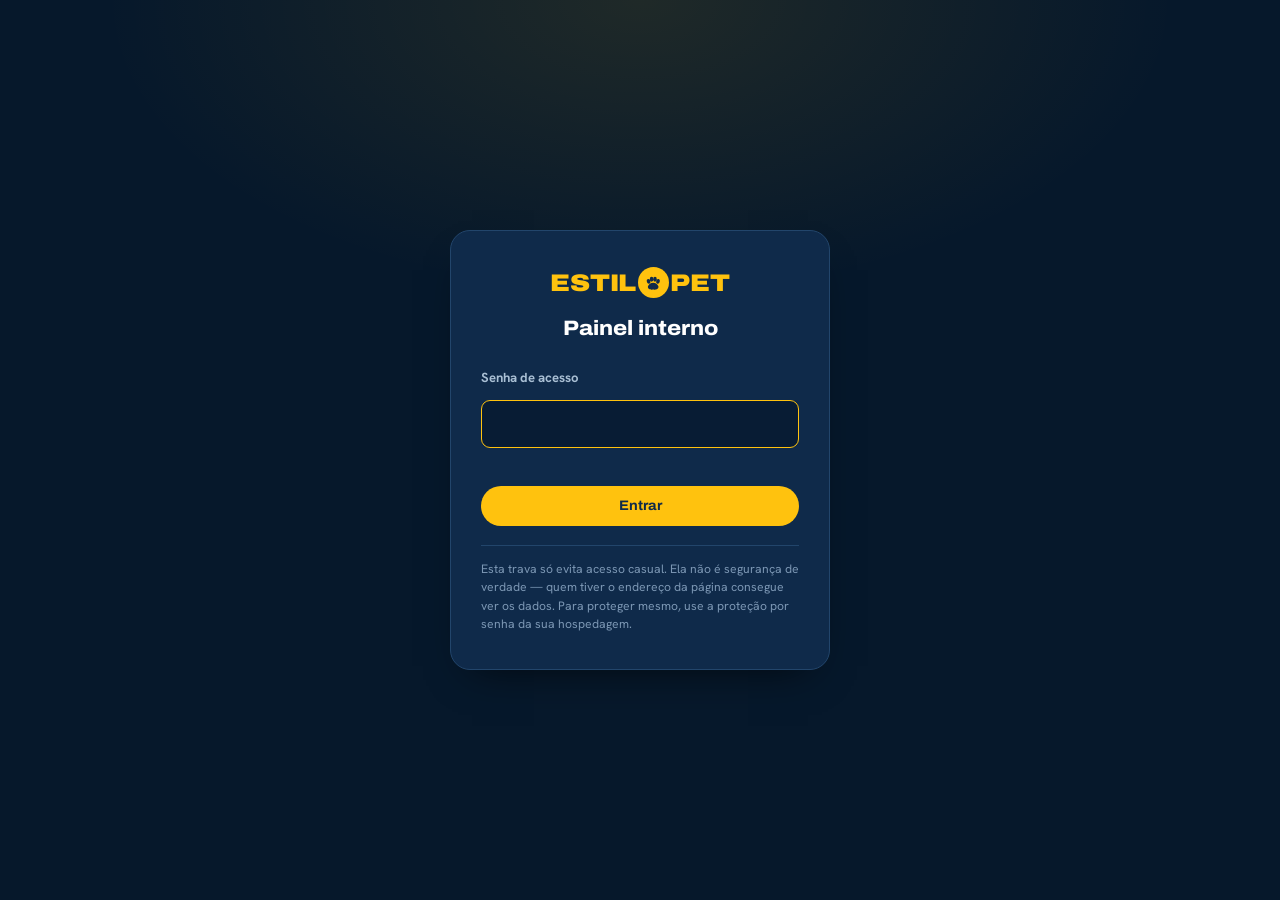
==== painel.html @ 2fd0911e "Adiciona painel interno e melhora desempenho do site Desempenho e rolagem - Rolagem suave propria em" ====
<!doctype html>
<html lang="pt-BR">
<head>
<meta charset="utf-8">
<meta name="viewport" content="width=device-width, initial-scale=1">
<title>Painel — EstiloPet</title>
<meta name="robots" content="noindex, nofollow, noarchive">
<meta name="theme-color" content="#071A2E">

<link rel="icon" href="data:image/svg+xml,<svg xmlns='http://www.w3.org/2000/svg' viewBox='0 0 100 100'><circle cx='50' cy='50' r='50' fill='%23FFC20E'/><g fill='%230F2A4A'><ellipse cx='28' cy='42' rx='9' ry='12' transform='rotate(-18 28 42)'/><ellipse cx='43' cy='31' rx='9' ry='12.5'/><ellipse cx='60' cy='31' rx='9' ry='12.5'/><ellipse cx='75' cy='42' rx='9' ry='12' transform='rotate(18 75 42)'/><path d='M51 49c12 0 23 8 26 18 3 10-7 17-18 17-4 0-5-1-8-1s-4 1-8 1c-11 0-21-7-18-17 3-10 14-18 26-18Z'/></g></svg>">

<link rel="preload" href="assets/fonts/archivo-latin.woff2" as="font" type="font/woff2" crossorigin>
<link rel="preload" href="assets/fonts/hanken-grotesk-latin.woff2" as="font" type="font/woff2" crossorigin>
<link rel="stylesheet" href="assets/fonts/fonts.css">
<link rel="stylesheet" href="assets/css/painel.css">
</head>
<body>

<svg width="0" height="0" aria-hidden="true" style="position:absolute">
  <symbol id="paw" viewBox="0 0 100 100">
    <ellipse cx="28" cy="42" rx="9" ry="12" transform="rotate(-18 28 42)"/>
    <ellipse cx="43" cy="31" rx="9" ry="12.5"/>
    <ellipse cx="60" cy="31" rx="9" ry="12.5"/>
    <ellipse cx="75" cy="42" rx="9" ry="12" transform="rotate(18 75 42)"/>
    <path d="M51 49c12 0 23 8 26 18 3 10-7 17-18 17-4 0-5-1-8-1s-4 1-8 1c-11 0-21-7-18-17 3-10 14-18 26-18Z"/>
  </symbol>
</svg>

<!-- ══ TRAVA DE ACESSO ══ -->
<div class="trava" id="trava" hidden>
  <form class="trava__caixa" id="form-trava">
    <span class="trava__logo">
      <span class="logo__word">ESTIL</span>
      <span class="logo__disc"><svg class="logo__paw"><use href="#paw"/></svg></span>
      <span class="logo__word">PET</span>
    </span>
    <h1 class="trava__titulo">Painel interno</h1>
    <label class="trava__label" for="senha">Senha de acesso</label>
    <input class="trava__input" id="senha" type="password" autocomplete="current-password" required>
    <p class="trava__erro" id="trava-erro" role="alert"></p>
    <button class="btn btn--amarelo" type="submit">Entrar</button>
    <p class="trava__aviso">
      Esta trava só evita acesso casual. Ela não é segurança de verdade — quem tiver
      o endereço da página consegue ver os dados. Para proteger mesmo, use a proteção
      por senha da sua hospedagem.
    </p>
  </form>
</div>

<!-- ══ PAINEL ══ -->
<div class="app" id="app" hidden>

  <header class="topo">
    <div class="topo__esq">
      <a class="marca" href="index.html" title="Voltar ao site">
        <span class="logo__word">ESTIL</span>
        <span class="logo__disc"><svg class="logo__paw"><use href="#paw"/></svg></span>
        <span class="logo__word">PET</span>
      </a>
      <span class="selo">Painel interno</span>
    </div>

    <div class="topo__dir">
      <div class="periodo" role="group" aria-label="Período">
        <button class="periodo__b" data-dias="7">7 dias</button>
        <button class="periodo__b is-on" data-dias="30">30 dias</button>
        <button class="periodo__b" data-dias="90">90 dias</button>
        <button class="periodo__b" data-dias="365">1 ano</button>
        <button class="periodo__b" data-dias="0">Tudo</button>
      </div>
      <button class="btn btn--amarelo" id="btn-novo">
        <svg viewBox="0 0 24 24" class="ico"><path d="M11 5h2v6h6v2h-6v6h-2v-6H5v-2h6z"/></svg>
        Novo atendimento
      </button>
    </div>
  </header>

  <main class="conteudo">

    <!-- estado vazio -->
    <section class="vazio" id="vazio" hidden>
      <span class="vazio__disco"><svg><use href="#paw"/></svg></span>
      <h2>Nenhum atendimento registrado ainda</h2>
      <p>
        Registre os atendimentos aqui e o painel monta os números sozinho:
        raças mais atendidas, porte, serviços, horários de pico e faturamento.
      </p>
      <div class="vazio__acoes">
        <button class="btn btn--amarelo" id="btn-novo-2">Registrar o primeiro</button>
        <button class="btn btn--linha" id="btn-exemplo">Carregar dados de exemplo</button>
      </div>
      <p class="vazio__nota">
        Os dados de exemplo servem só para você ver o painel funcionando. Dá para
        apagar tudo com um clique depois.
      </p>
    </section>

    <div id="painel" hidden>

      <!-- ── indicadores ── -->
      <section class="kpis" aria-label="Indicadores do período">
        <article class="kpi">
          <span class="kpi__k">Atendimentos</span>
          <strong class="kpi__v" id="kpi-atend">—</strong>
          <span class="kpi__d" id="kpi-atend-d"></span>
        </article>
        <article class="kpi">
          <span class="kpi__k">Faturamento</span>
          <strong class="kpi__v" id="kpi-receita">—</strong>
          <span class="kpi__d" id="kpi-receita-d"></span>
        </article>
        <article class="kpi">
          <span class="kpi__k">Ticket médio</span>
          <strong class="kpi__v" id="kpi-ticket">—</strong>
          <span class="kpi__d" id="kpi-ticket-d"></span>
        </article>
        <article class="kpi">
          <span class="kpi__k">Pets diferentes</span>
          <strong class="kpi__v" id="kpi-pets">—</strong>
          <span class="kpi__d" id="kpi-pets-d"></span>
        </article>
        <article class="kpi">
          <span class="kpi__k">Taxa de retorno</span>
          <strong class="kpi__v" id="kpi-retorno">—</strong>
          <span class="kpi__d kpi__d--calmo">pets que voltaram no período</span>
        </article>
      </section>

      <!-- ── movimento + porte ── -->
      <section class="grade grade--2-1">
        <article class="cartao">
          <header class="cartao__topo">
            <div>
              <h2 class="cartao__titulo">Movimento</h2>
              <p class="cartao__sub">Atendimentos por dia</p>
            </div>
          </header>
          <div class="viz" id="viz-movimento"></div>
        </article>

        <article class="cartao">
          <header class="cartao__topo">
            <div>
              <h2 class="cartao__titulo">Porte</h2>
              <p class="cartao__sub">Distribuição dos pets atendidos</p>
            </div>
          </header>
          <div class="viz" id="viz-porte"></div>
        </article>
      </section>

      <!-- ── raças + serviços ── -->
      <section class="grade grade--1-1">
        <article class="cartao">
          <header class="cartao__topo">
            <div>
              <h2 class="cartao__titulo">Raças mais atendidas</h2>
              <p class="cartao__sub">As dez primeiras do período</p>
            </div>
          </header>
          <div class="viz" id="viz-racas"></div>
        </article>

        <article class="cartao">
          <header class="cartao__topo">
            <div>
              <h2 class="cartao__titulo">Serviços mais pedidos</h2>
              <p class="cartao__sub">Um atendimento pode ter mais de um</p>
            </div>
          </header>
          <div class="viz" id="viz-servicos"></div>
        </article>
      </section>

      <!-- ── horários + dias ── -->
      <section class="grade grade--1-1">
        <article class="cartao">
          <header class="cartao__topo">
            <div>
              <h2 class="cartao__titulo">Horários de pico</h2>
              <p class="cartao__sub">Quando a loja enche</p>
            </div>
          </header>
          <div class="viz" id="viz-horas"></div>
        </article>

        <article class="cartao">
          <header class="cartao__topo">
            <div>
              <h2 class="cartao__titulo">Dias da semana</h2>
              <p class="cartao__sub">Movimento por dia</p>
            </div>
          </header>
          <div class="viz" id="viz-semana"></div>
        </article>
      </section>

      <!-- ── raça × porte ── -->
      <article class="cartao">
        <header class="cartao__topo">
          <div>
            <h2 class="cartao__titulo">Raça por porte</h2>
            <p class="cartao__sub">Quantos pets de cada porte, em cada raça</p>
          </div>
          <div class="legenda" id="legenda-porte"></div>
        </header>
        <div class="viz" id="viz-raca-porte"></div>
      </article>

      <!-- ── tabela ── -->
      <article class="cartao">
        <header class="cartao__topo cartao__topo--tabela">
          <div>
            <h2 class="cartao__titulo">Atendimentos</h2>
            <p class="cartao__sub" id="tabela-contagem"></p>
          </div>
          <div class="ferramentas">
            <label class="busca">
              <svg viewBox="0 0 24 24" class="ico" aria-hidden="true"><path d="M10 2a8 8 0 1 0 4.9 14.32l5.39 5.39 1.42-1.42-5.4-5.38A8 8 0 0 0 10 2Zm0 2a6 6 0 1 1 0 12 6 6 0 0 1 0-12Z"/></svg>
              <input type="search" id="busca" placeholder="Buscar pet, tutor ou raça…" aria-label="Buscar atendimentos">
            </label>
            <button class="btn btn--linha" id="btn-csv">Exportar CSV</button>
            <button class="btn btn--linha" id="btn-backup">Backup</button>
            <button class="btn btn--linha" id="btn-importar">Importar</button>
            <input type="file" id="arquivo" accept="application/json" hidden>
          </div>
        </header>

        <div class="tabela-rolagem">
          <table class="tabela">
            <thead>
              <tr>
                <th><button class="ordenar" data-col="data">Data</button></th>
                <th><button class="ordenar" data-col="pet">Pet</button></th>
                <th><button class="ordenar" data-col="raca">Raça</button></th>
                <th><button class="ordenar" data-col="porte">Porte</button></th>
                <th>Serviços</th>
                <th><button class="ordenar" data-col="tutor">Tutor</button></th>
                <th class="num"><button class="ordenar" data-col="valor">Valor</button></th>
                <th><span class="sr">Ações</span></th>
              </tr>
            </thead>
            <tbody id="corpo-tabela"></tbody>
          </table>
        </div>

        <div class="paginacao" id="paginacao"></div>
      </article>

      <p class="rodape-nota">
        Os dados ficam salvos neste navegador, neste aparelho. Faça um
        <button class="link" id="btn-backup-2">backup</button> de vez em quando —
        limpar os dados do navegador apaga tudo.
        <button class="link link--perigo" id="btn-limpar">Apagar todos os dados</button>
      </p>

    </div>
  </main>
</div>

<!-- ══ FORMULÁRIO DE ATENDIMENTO ══ -->
<dialog class="modal" id="modal">
  <form class="modal__form" id="form-atendimento" method="dialog" novalidate>
    <header class="modal__topo">
      <h2 id="modal-titulo">Novo atendimento</h2>
      <button class="modal__x" type="button" id="fechar-modal" aria-label="Fechar">
        <svg viewBox="0 0 24 24"><path d="m12 10.59 5.3-5.3 1.41 1.42-5.3 5.29 5.3 5.3-1.42 1.41-5.29-5.3-5.3 5.3-1.41-1.42 5.3-5.29-5.3-5.3L6.71 5.3z"/></svg>
      </button>
    </header>

    <input type="hidden" id="f-id">

    <div class="modal__grade">
      <div class="campo">
        <label for="f-data">Data <span class="req">*</span></label>
        <input id="f-data" type="date" required>
      </div>
      <div class="campo">
        <label for="f-hora">Horário</label>
        <input id="f-hora" type="time" step="900">
      </div>
      <div class="campo campo--largo">
        <label for="f-pet">Nome do pet <span class="req">*</span></label>
        <input id="f-pet" type="text" required placeholder="Ex.: Mel">
      </div>
      <div class="campo">
        <label for="f-raca">Raça</label>
        <input id="f-raca" type="text" list="lista-racas" placeholder="Ex.: Shih-tzu">
      </div>
      <div class="campo">
        <label for="f-porte">Porte</label>
        <select id="f-porte">
          <option>Pequeno</option><option>Médio</option><option>Grande</option>
        </select>
      </div>
      <div class="campo campo--largo">
        <label for="f-tutor">Tutor</label>
        <input id="f-tutor" type="text" placeholder="Ex.: Maria">
      </div>
      <div class="campo">
        <label for="f-valor">Valor (R$)</label>
        <input id="f-valor" type="number" min="0" step="0.01" placeholder="0,00">
      </div>

      <fieldset class="campo campo--largo">
        <legend>Serviços</legend>
        <div class="fichas" id="fichas-servicos"></div>
      </fieldset>

      <div class="campo campo--largo">
        <label for="f-obs">Observações</label>
        <textarea id="f-obs" rows="2" placeholder="Opcional"></textarea>
      </div>
    </div>

    <p class="modal__erro" id="modal-erro" role="alert"></p>

    <footer class="modal__rodape">
      <button class="btn btn--linha" type="button" id="cancelar">Cancelar</button>
      <button class="btn btn--amarelo" type="submit" id="salvar">Salvar</button>
    </footer>
  </form>
</dialog>

<datalist id="lista-racas"></datalist>

<div class="dica" id="dica" role="status" aria-live="polite" hidden></div>
<div class="aviso" id="aviso" role="status" aria-live="polite" hidden></div>

<script src="assets/js/painel.js"></script>
</body>
</html>
---- assets/fonts/fonts.css ----
/* Archivo + Hanken Grotesk — variáveis, self-hosted (subsets latin e latin-ext) */

@font-face {
  font-family: 'Archivo';
  font-style: normal;
  font-weight: 400 900;
  font-stretch: 75% 125%;
  font-display: swap;
  src: url(archivo-latin-ext.woff2) format('woff2');
  unicode-range: U+0100-02BA, U+02BD-02C5, U+02C7-02CC, U+02CE-02D7, U+02DD-02FF, U+0304, U+0308, U+0329, U+1D00-1DBF, U+1E00-1E9F, U+1EF2-1EFF, U+2020, U+20A0-20AB, U+20AD-20C0, U+2113, U+2C60-2C7F, U+A720-A7FF;
}

@font-face {
  font-family: 'Archivo';
  font-style: normal;
  font-weight: 400 900;
  font-stretch: 75% 125%;
  font-display: swap;
  src: url(archivo-latin.woff2) format('woff2');
  unicode-range: U+0000-00FF, U+0131, U+0152-0153, U+02BB-02BC, U+02C6, U+02DA, U+02DC, U+0304, U+0308, U+0329, U+2000-206F, U+20AC, U+2122, U+2191, U+2193, U+2212, U+2215, U+FEFF, U+FFFD;
}

@font-face {
  font-family: 'Hanken Grotesk';
  font-style: normal;
  font-weight: 400 800;
  font-display: swap;
  src: url(hanken-grotesk-latin-ext.woff2) format('woff2');
  unicode-range: U+0100-02BA, U+02BD-02C5, U+02C7-02CC, U+02CE-02D7, U+02DD-02FF, U+0304, U+0308, U+0329, U+1D00-1DBF, U+1E00-1E9F, U+1EF2-1EFF, U+2020, U+20A0-20AB, U+20AD-20C0, U+2113, U+2C60-2C7F, U+A720-A7FF;
}

@font-face {
  font-family: 'Hanken Grotesk';
  font-style: normal;
  font-weight: 400 800;
  font-display: swap;
  src: url(hanken-grotesk-latin.woff2) format('woff2');
  unicode-range: U+0000-00FF, U+0131, U+0152-0153, U+02BB-02BC, U+02C6, U+02DA, U+02DC, U+0304, U+0308, U+0329, U+2000-206F, U+20AC, U+2122, U+2191, U+2193, U+2212, U+2215, U+FEFF, U+FFFD;
}
---- assets/css/painel.css ----
/* ═══════════════════════════════════════════════════════════
   EstiloPet — Painel interno
   Mesma marca do site, mas em modo "instrumento": fundo escuro,
   densidade maior, foco em número e leitura rápida.
   ═══════════════════════════════════════════════════════════ */

:root{
  /* superfícies */
  --fundo:      #06182B;
  --cartao:     #0F2A4A;
  --cartao-2:   #143459;
  --linha:      #22456B;
  --linha-forte:#2E5580;

  /* marca */
  --amarelo:      #FFC20E;
  --amarelo-fundo:#E5A400;
  --navy:         #0F2A4A;

  /* texto */
  --txt:      #FFFFFF;
  --txt-2:    #A9BFD4;
  --txt-3:    #7C97B4;

  /* séries dos gráficos
     Trio categórico validado para superfície escura (checagens de
     banda de luminosidade, croma, separação para daltonismo e contraste).
     O amarelo da marca é usado só onde há UMA série — aí não há par
     para confundir. */
  --serie-1: #3987E5;   /* pequeno */
  --serie-2: #D95926;   /* médio   */
  --serie-3: #199E70;   /* grande  */
  --magnitude: #FFC20E; /* série única */

  --bom:   #3FCF7F;
  --ruim:  #FF8B7B;

  --r-sm: 9px;
  --r-md: 14px;
  --r-lg: 20px;

  --ease: cubic-bezier(.22,.68,.24,1);
  --sombra: 0 18px 40px -22px rgba(0,0,0,.75);
}

*,*::before,*::after{ box-sizing:border-box; }
html{ -webkit-text-size-adjust:100%; }
body{
  margin:0; background:var(--fundo); color:var(--txt);
  font-family:"Hanken Grotesk","Segoe UI",system-ui,sans-serif;
  font-size:15px; line-height:1.55;
  -webkit-font-smoothing:antialiased;
}
h1,h2,h3{ margin:0; line-height:1.15; }
p{ margin:0; }
ul,ol{ margin:0; padding:0; list-style:none; }
button,input,select,textarea{ font:inherit; color:inherit; }
fieldset{ margin:0; padding:0; border:0; min-width:0; }
legend{ padding:0; }
svg{ display:block; }
/* o atributo hidden precisa vencer qualquer display de classe */
[hidden]{ display:none !important; }

::selection{ background:var(--amarelo); color:var(--navy); }
:focus-visible{ outline:2.5px solid var(--amarelo); outline-offset:2px; border-radius:5px; }
.sr{ position:absolute; width:1px; height:1px; overflow:hidden; clip:rect(0 0 0 0); }

.ico{ width:1.05em; height:1.05em; fill:currentColor; flex:none; }

/* números sempre alinhados: mesma largura por dígito */
.kpi__v,.tabela td,.num,.viz text{ font-variant-numeric:tabular-nums; }

/* ── logo ──────────────────────────────────────────────── */
.logo__word{
  font-family:Archivo,system-ui,sans-serif; font-stretch:118%;
  font-weight:900; color:var(--amarelo); line-height:1; letter-spacing:-.005em;
}
.logo__disc{
  width:1.3em; height:1.3em; display:inline-grid; place-items:center;
  border-radius:50%; background:var(--amarelo); flex:none;
}
.logo__paw{ width:64%; height:64%; fill:var(--navy); }

/* ── botões ────────────────────────────────────────────── */
.btn{
  display:inline-flex; align-items:center; justify-content:center; gap:.45rem;
  font-family:Archivo,system-ui,sans-serif; font-stretch:106%;
  font-weight:700; font-size:.86rem;
  padding:.58rem 1.05rem; border:0; border-radius:100px;
  cursor:pointer; white-space:nowrap; text-decoration:none;
  transition:background-color .18s var(--ease), transform .18s var(--ease), border-color .18s var(--ease);
}
.btn:active{ transform:translateY(1px); }
.btn--amarelo{ background:var(--amarelo); color:var(--navy); }
.btn--amarelo:hover{ background:var(--amarelo-fundo); }
.btn--linha{
  background:transparent; color:var(--txt-2);
  box-shadow:inset 0 0 0 1.5px var(--linha);
}
.btn--linha:hover{ color:var(--txt); box-shadow:inset 0 0 0 1.5px var(--linha-forte); }

.link{
  background:none; border:0; padding:0; cursor:pointer;
  color:var(--amarelo); font-weight:700;
  text-decoration:underline; text-underline-offset:3px;
}
.link--perigo{ color:var(--ruim); }

/* ── trava de acesso ───────────────────────────────────── */
.trava{
  position:fixed; inset:0; z-index:50;
  display:grid; place-items:center; padding:1.5rem;
  background:
    radial-gradient(70% 55% at 50% 0%, rgba(255,194,14,.1), transparent 60%),
    var(--fundo);
}
.trava__caixa{
  width:min(100%,380px);
  display:grid; gap:.7rem;
  background:var(--cartao); border:1px solid var(--linha);
  border-radius:var(--r-lg); padding:2.25rem 1.85rem;
  box-shadow:var(--sombra);
}
.trava__logo{ display:flex; align-items:center; gap:.06em; font-size:1.5rem; justify-content:center; }
.trava__titulo{
  font-family:Archivo,system-ui,sans-serif; font-stretch:110%;
  font-size:1.3rem; font-weight:800; text-align:center; margin:.5rem 0 1rem;
}
.trava__label{ font-size:.82rem; font-weight:700; color:var(--txt-2); }
.trava__input{
  width:100%; background:rgba(6,24,43,.7); color:var(--txt);
  border:1.5px solid var(--linha); border-radius:var(--r-sm);
  padding:.7rem .85rem;
}
.trava__input:focus{ outline:none; border-color:var(--amarelo); }
.trava__erro{ font-size:.82rem; color:var(--ruim); min-height:1.2em; }
.trava__aviso{
  font-size:.76rem; color:var(--txt-3); line-height:1.5;
  border-top:1px solid var(--linha); padding-top:.9rem; margin-top:.5rem;
}

/* ── topo ──────────────────────────────────────────────── */
.topo{
  position:sticky; top:0; z-index:20;
  display:flex; flex-wrap:wrap; align-items:center; justify-content:space-between;
  gap:1rem; padding:.9rem clamp(1rem,3vw,2rem);
  background:#08203A; border-bottom:1px solid var(--linha);
}
.topo__esq,.topo__dir{ display:flex; align-items:center; gap:.85rem; flex-wrap:wrap; }
.marca{ display:flex; align-items:center; gap:.06em; font-size:1.2rem; text-decoration:none; }
.selo{
  font-family:Archivo,system-ui,sans-serif; font-stretch:100%;
  font-size:.62rem; font-weight:700; letter-spacing:.16em; text-transform:uppercase;
  color:var(--amarelo); background:rgba(255,194,14,.13);
  border:1px solid rgba(255,194,14,.3);
  padding:.3rem .6rem; border-radius:100px;
}

.periodo{
  display:flex; gap:2px; padding:3px;
  background:rgba(6,24,43,.6); border:1px solid var(--linha); border-radius:100px;
}
.periodo__b{
  background:none; border:0; cursor:pointer;
  color:var(--txt-2); font-size:.82rem; font-weight:600;
  padding:.4rem .8rem; border-radius:100px;
  transition:background-color .18s var(--ease), color .18s var(--ease);
}
.periodo__b:hover{ color:var(--txt); }
.periodo__b.is-on{ background:var(--amarelo); color:var(--navy); font-weight:700; }

/* ── conteúdo ──────────────────────────────────────────── */
.conteudo{
  max-width:1420px; margin-inline:auto;
  padding:clamp(1rem,2.5vw,1.75rem) clamp(1rem,3vw,2rem) 3rem;
  display:grid; gap:clamp(.85rem,1.6vw,1.15rem);
}
#painel{ display:grid; gap:clamp(.85rem,1.6vw,1.15rem); }

/* sem isto, a largura da tabela empurra toda a cadeia de grids */
.conteudo > *, #painel > *, .grade > *, .kpis > *{ min-width:0; }

/* ── estado vazio ──────────────────────────────────────── */
.vazio{
  display:grid; justify-items:center; gap:.9rem; text-align:center;
  background:var(--cartao); border:1px solid var(--linha);
  border-radius:var(--r-lg); padding:clamp(2.5rem,6vw,4.5rem) 1.5rem;
}
.vazio__disco{
  width:74px; height:74px; display:grid; place-items:center;
  background:var(--amarelo); border-radius:50%; margin-bottom:.4rem;
}
.vazio__disco svg{ width:54%; height:54%; fill:var(--navy); }
.vazio h2{ font-family:Archivo,system-ui,sans-serif; font-stretch:110%; font-size:1.4rem; font-weight:800; }
.vazio p{ color:var(--txt-2); max-width:46ch; }
.vazio__acoes{ display:flex; flex-wrap:wrap; gap:.6rem; justify-content:center; margin-top:.5rem; }
.vazio__nota{ font-size:.8rem; color:var(--txt-3); }

/* ── indicadores ───────────────────────────────────────── */
.kpis{
  display:grid; gap:clamp(.7rem,1.4vw,1rem);
  grid-template-columns:repeat(auto-fit,minmax(190px,1fr));
}
.kpi{
  position:relative; overflow:hidden;
  background:var(--cartao); border:1px solid var(--linha);
  border-radius:var(--r-md); padding:1.15rem 1.25rem;
  display:grid; gap:.2rem; align-content:start;
}
.kpi::after{
  content:""; position:absolute; left:0; top:0; bottom:0; width:3px;
  background:var(--amarelo); opacity:.85;
}
.kpi__k{
  font-family:Archivo,system-ui,sans-serif; font-stretch:100%;
  font-size:.65rem; font-weight:700; letter-spacing:.16em; text-transform:uppercase;
  color:var(--txt-3);
}
.kpi__v{
  font-family:Archivo,system-ui,sans-serif; font-stretch:112%;
  font-size:clamp(1.6rem,1.2rem + 1.1vw,2.1rem); font-weight:900;
  letter-spacing:-.02em; line-height:1.1;
}
.kpi__d{ font-size:.79rem; color:var(--txt-3); display:flex; align-items:center; gap:.3rem; }
.kpi__d--sobe{ color:var(--bom); }
.kpi__d--desce{ color:var(--ruim); }
.kpi__d--calmo{ color:var(--txt-3); }

/* ── cartões e grade ───────────────────────────────────── */
.grade{ display:grid; gap:clamp(.85rem,1.6vw,1.15rem); }
.grade--2-1{ grid-template-columns:1.65fr 1fr; }
.grade--1-1{ grid-template-columns:1fr 1fr; }

.cartao{
  background:var(--cartao); border:1px solid var(--linha);
  border-radius:var(--r-lg); padding:1.3rem 1.4rem 1.15rem;
  min-width:0;
}
.cartao__topo{
  display:flex; align-items:flex-start; justify-content:space-between;
  gap:1rem; flex-wrap:wrap; margin-bottom:1.15rem;
}
.cartao__titulo{
  font-family:Archivo,system-ui,sans-serif; font-stretch:108%;
  font-size:1.06rem; font-weight:800; letter-spacing:-.01em;
}
.cartao__sub{ font-size:.82rem; color:var(--txt-3); margin-top:.15rem; }

/* ── gráficos ──────────────────────────────────────────── */
.viz{ position:relative; min-width:0; }
.viz svg{ width:100%; height:auto; overflow:visible; display:block; }
.viz text{ font-family:"Hanken Grotesk",system-ui,sans-serif; }

.eixo{ font-size:11px; fill:var(--txt-3); }
.grade-linha{ stroke:var(--linha); stroke-width:1; }
.rotulo{ font-size:11.5px; fill:var(--txt-2); }
.valor{ font-size:11.5px; font-weight:700; fill:var(--txt); }

.marca-viz{ transition:opacity .15s var(--ease); }
.viz.esmaece .marca-viz{ opacity:.35; }
.viz.esmaece .marca-viz.ativo{ opacity:1; }

.legenda{ display:flex; flex-wrap:wrap; gap:.5rem .95rem; }
.legenda__i{ display:inline-flex; align-items:center; gap:.4rem; font-size:.79rem; color:var(--txt-2); }
.legenda__c{ width:10px; height:10px; border-radius:3px; flex:none; }

.viz__vazio{
  display:grid; place-items:center; min-height:170px;
  color:var(--txt-3); font-size:.86rem; text-align:center;
}

/* dica que segue o cursor */
.dica{
  position:fixed; z-index:60; pointer-events:none;
  background:#04121F; border:1px solid var(--linha-forte);
  border-radius:var(--r-sm); padding:.55rem .75rem;
  font-size:.8rem; line-height:1.45; white-space:nowrap;
  box-shadow:0 14px 30px -12px rgba(0,0,0,.9);
  transition:opacity .12s var(--ease);
}
.dica b{ font-weight:700; }
.dica__k{ color:var(--txt-3); }

/* ── tabela ────────────────────────────────────────────── */
.cartao__topo--tabela{ align-items:center; }
.ferramentas{ display:flex; flex-wrap:wrap; gap:.5rem; align-items:center; }
.busca{
  display:flex; align-items:center; gap:.5rem;
  background:rgba(6,24,43,.65); border:1.5px solid var(--linha);
  border-radius:100px; padding:.42rem .9rem; color:var(--txt-3);
}
.busca:focus-within{ border-color:var(--amarelo); color:var(--txt-2); }
.busca input{
  background:none; border:0; outline:none; width:min(42vw,210px);
  font-size:.85rem; color:var(--txt);
}
.busca input::placeholder{ color:var(--txt-3); }

.tabela-rolagem{
  overflow-x:auto;
  margin:0 -1.4rem; padding:0 1.4rem;
  contain:paint;              /* prende a pintura da tabela ao cartão */
  overscroll-behavior-x:contain;
}
.tabela{ width:100%; border-collapse:collapse; font-size:.87rem; }
.tabela th{
  text-align:left; padding:.55rem .7rem; white-space:nowrap;
  border-bottom:1px solid var(--linha-forte);
  font-family:Archivo,system-ui,sans-serif; font-stretch:100%;
  font-size:.65rem; font-weight:700; letter-spacing:.14em; text-transform:uppercase;
  color:var(--txt-3);
}
.tabela th.num{ text-align:right; }
.ordenar{
  background:none; border:0; cursor:pointer; padding:0; text-transform:inherit;
  font-family:Archivo,system-ui,sans-serif; font-stretch:100%;
  font-size:.65rem; font-weight:700; letter-spacing:.14em; text-transform:uppercase;
  color:var(--txt-3);
  transition:color .18s var(--ease);
}
.ordenar:hover{ color:var(--txt); }
.ordenar[data-dir]{ color:var(--amarelo); }
.ordenar[data-dir="asc"]::after{ content:" ↑"; }
.ordenar[data-dir="desc"]::after{ content:" ↓"; }

.tabela td{ padding:.6rem .7rem; border-bottom:1px solid rgba(34,69,107,.55); }
.tabela tbody tr{ transition:background-color .15s var(--ease); }
.tabela tbody tr:hover{ background:rgba(255,255,255,.035); }
.tabela .num{ text-align:right; }
.tabela__pet{ font-weight:700; }
.tabela__servicos{ color:var(--txt-2); font-size:.82rem; }

.marcador{
  display:inline-flex; align-items:center; gap:.35rem;
  font-size:.76rem; font-weight:700; white-space:nowrap;
}
.marcador::before{ content:""; width:8px; height:8px; border-radius:50%; background:currentColor; flex:none; }
.marcador--p{ color:var(--serie-1); }
.marcador--m{ color:var(--serie-2); }
.marcador--g{ color:var(--serie-3); }

.acoes{ display:flex; gap:.3rem; justify-content:flex-end; }
.acao{
  background:none; border:0; cursor:pointer; padding:.3rem;
  color:var(--txt-3); border-radius:6px; line-height:0;
  transition:color .18s var(--ease), background-color .18s var(--ease);
}
.acao:hover{ color:var(--txt); background:rgba(255,255,255,.08); }
.acao--apagar:hover{ color:var(--ruim); }
.acao svg{ width:16px; height:16px; fill:currentColor; }

.paginacao{
  display:flex; align-items:center; justify-content:center; gap:.4rem;
  padding-top:1rem; flex-wrap:wrap;
}
.pag{
  background:none; border:1px solid var(--linha); cursor:pointer;
  color:var(--txt-2); font-size:.82rem; font-weight:600;
  min-width:32px; padding:.3rem .55rem; border-radius:7px;
  transition:all .18s var(--ease);
}
.pag:hover:not(:disabled){ border-color:var(--linha-forte); color:var(--txt); }
.pag.is-on{ background:var(--amarelo); border-color:var(--amarelo); color:var(--navy); font-weight:700; }
.pag:disabled{ opacity:.35; cursor:default; }

.rodape-nota{
  font-size:.8rem; color:var(--txt-3); text-align:center;
  padding:.5rem 0 0; display:flex; flex-wrap:wrap; gap:.4rem; justify-content:center;
}

/* ── modal ─────────────────────────────────────────────── */
.modal{
  width:min(100% - 2rem, 620px); padding:0; color:var(--txt);
  background:var(--cartao); border:1px solid var(--linha);
  border-radius:var(--r-lg); box-shadow:var(--sombra);
}
.modal::backdrop{ background:rgba(3,12,22,.7); }
.modal__form{ padding:1.5rem; display:grid; gap:1.1rem; }
.modal__topo{ display:flex; align-items:center; justify-content:space-between; gap:1rem; }
.modal__topo h2{ font-family:Archivo,system-ui,sans-serif; font-stretch:110%; font-size:1.2rem; font-weight:800; }
.modal__x{
  background:none; border:0; cursor:pointer; color:var(--txt-3);
  padding:.3rem; border-radius:7px; line-height:0;
}
.modal__x:hover{ color:var(--txt); background:rgba(255,255,255,.08); }
.modal__x svg{ width:20px; height:20px; fill:currentColor; }

.modal__grade{ display:grid; grid-template-columns:1fr 1fr; gap:.85rem; }
.campo{ display:grid; gap:.35rem; min-width:0; }
.campo--largo{ grid-column:1 / -1; }
.campo label,.campo legend{ font-size:.8rem; font-weight:700; color:var(--txt-2); }
.req{ color:var(--amarelo); }
.campo input,.campo select,.campo textarea{
  width:100%; background:rgba(6,24,43,.65); color:var(--txt);
  border:1.5px solid var(--linha); border-radius:var(--r-sm);
  padding:.6rem .8rem; font-size:.92rem;
}
.campo input:focus,.campo select:focus,.campo textarea:focus{ outline:none; border-color:var(--amarelo); }
.campo textarea{ resize:vertical; }
.campo input::placeholder,.campo textarea::placeholder{ color:var(--txt-3); }

.fichas{ display:flex; flex-wrap:wrap; gap:.4rem; }
.ficha{ cursor:pointer; }
.ficha input{ position:absolute; opacity:0; width:0; height:0; }
.ficha span{
  display:block; padding:.4rem .8rem; border-radius:100px;
  background:rgba(6,24,43,.6); border:1.5px solid var(--linha);
  font-size:.83rem; font-weight:600; color:var(--txt-2);
  transition:all .18s var(--ease); user-select:none;
}
.ficha:hover span{ border-color:var(--linha-forte); color:var(--txt); }
.ficha input:checked + span{ background:var(--amarelo); border-color:var(--amarelo); color:var(--navy); font-weight:700; }
.ficha input:focus-visible + span{ outline:2.5px solid var(--amarelo); outline-offset:2px; }

.modal__erro{ font-size:.83rem; color:var(--ruim); min-height:0; }
.modal__erro:empty{ display:none; }
.modal__rodape{ display:flex; justify-content:flex-end; gap:.6rem; }

/* ── aviso rápido ──────────────────────────────────────── */
.aviso{
  position:fixed; left:50%; bottom:1.5rem; translate:-50% 0; z-index:70;
  background:var(--amarelo); color:var(--navy);
  font-weight:700; font-size:.87rem;
  padding:.7rem 1.25rem; border-radius:100px;
  box-shadow:0 16px 34px -14px rgba(0,0,0,.85);
  animation:sobe .35s var(--ease);
}
@keyframes sobe{ from{ opacity:0; translate:-50% 10px; } to{ opacity:1; translate:-50% 0; } }

/* ── entradas ──────────────────────────────────────────── */
@keyframes entra{ from{ opacity:0; transform:translate3d(0,10px,0); } to{ opacity:1; transform:none; } }
.kpi,.cartao,.vazio{ animation:entra .55s var(--ease) both; }
.kpi:nth-child(2){ animation-delay:.05s; }
.kpi:nth-child(3){ animation-delay:.1s; }
.kpi:nth-child(4){ animation-delay:.15s; }
.kpi:nth-child(5){ animation-delay:.2s; }

/* barras e linhas crescem ao aparecer */
@keyframes cresce{ from{ transform:scaleY(0); } to{ transform:scaleY(1); } }
@keyframes estica{ from{ transform:scaleX(0); } to{ transform:scaleX(1); } }
@keyframes surge{ from{ opacity:0; } to{ opacity:1; } }
.anima-v{ animation:cresce .6s var(--ease) both; transform-origin:bottom; }
.anima-h{ animation:estica .6s var(--ease) both; transform-origin:left; }
.anima-o{ animation:surge .7s var(--ease) both; }

/* ── responsivo ────────────────────────────────────────── */
@media (max-width:1080px){
  .grade--2-1,.grade--1-1{ grid-template-columns:1fr; }
}
@media (max-width:720px){
  .topo{ padding:.75rem 1rem; }
  .topo__dir{ width:100%; justify-content:space-between; }
  .periodo{ overflow-x:auto; max-width:100%; }
  .modal__grade{ grid-template-columns:1fr; }
  .ferramentas{ width:100%; }
  .busca input{ width:100%; }
  .busca{ flex:1 1 100%; }
}

@media (prefers-reduced-motion:reduce){
  *,*::before,*::after{
    animation-duration:.001ms !important;
    animation-iteration-count:1 !important;
    transition-duration:.001ms !important;
  }
}
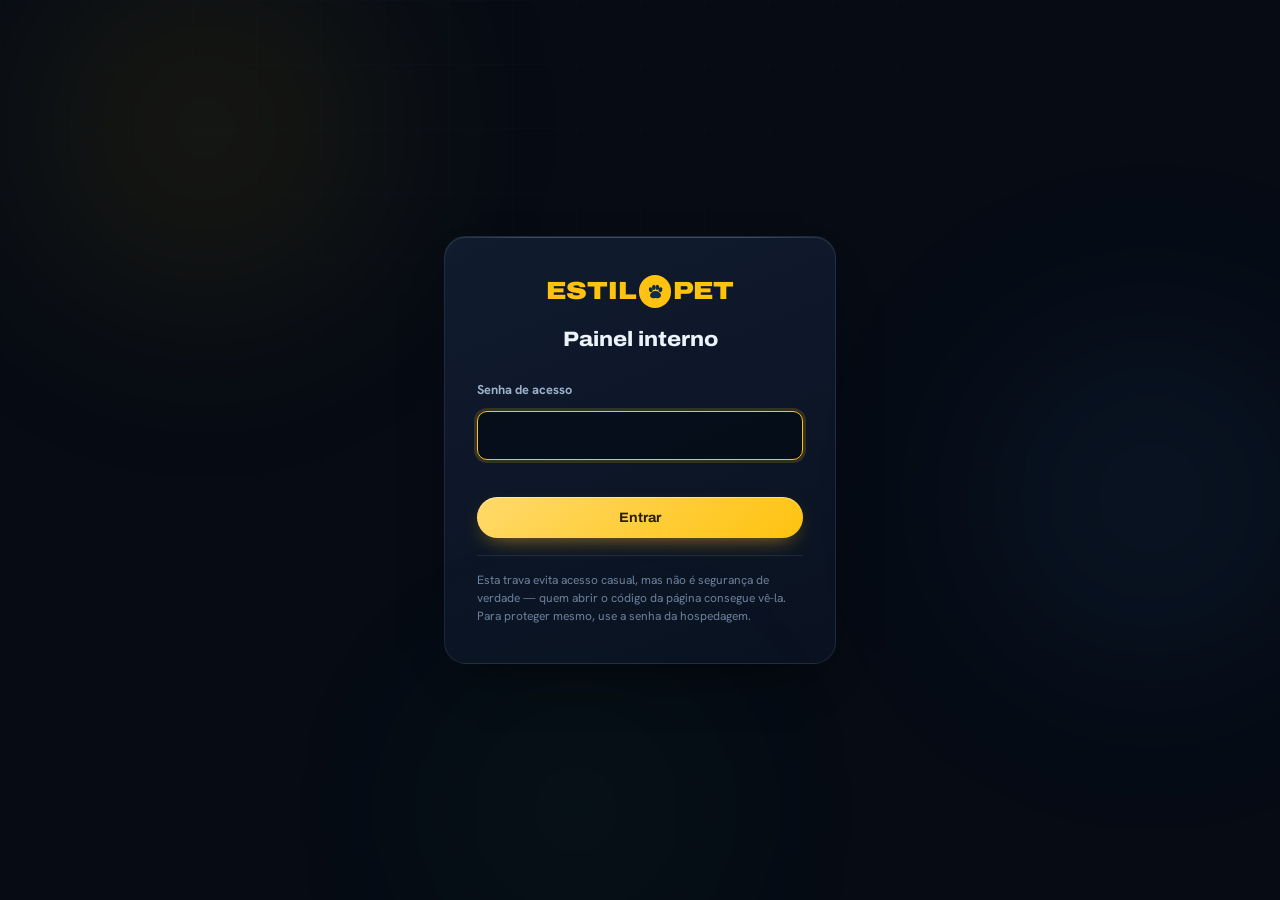
==== commit 2d2a82da: "Refaz o painel e liga os agendamentos do site a ele Painel: visual novo Fundo quase preto com luzes " ====
--- a/painel.html
+++ b/painel.html
@@ -5,7 +5,7 @@
 <meta name="viewport" content="width=device-width, initial-scale=1">
 <title>Painel — EstiloPet</title>
 <meta name="robots" content="noindex, nofollow, noarchive">
-<meta name="theme-color" content="#071A2E">
+<meta name="theme-color" content="#060B14">
 
 <link rel="icon" href="data:image/svg+xml,<svg xmlns='http://www.w3.org/2000/svg' viewBox='0 0 100 100'><circle cx='50' cy='50' r='50' fill='%23FFC20E'/><g fill='%230F2A4A'><ellipse cx='28' cy='42' rx='9' ry='12' transform='rotate(-18 28 42)'/><ellipse cx='43' cy='31' rx='9' ry='12.5'/><ellipse cx='60' cy='31' rx='9' ry='12.5'/><ellipse cx='75' cy='42' rx='9' ry='12' transform='rotate(18 75 42)'/><path d='M51 49c12 0 23 8 26 18 3 10-7 17-18 17-4 0-5-1-8-1s-4 1-8 1c-11 0-21-7-18-17 3-10 14-18 26-18Z'/></g></svg>">
 
@@ -24,11 +24,31 @@
     <ellipse cx="75" cy="42" rx="9" ry="12" transform="rotate(18 75 42)"/>
     <path d="M51 49c12 0 23 8 26 18 3 10-7 17-18 17-4 0-5-1-8-1s-4 1-8 1c-11 0-21-7-18-17 3-10 14-18 26-18Z"/>
   </symbol>
+  <symbol id="i-visao" viewBox="0 0 24 24"><path d="M4 13h6V4H4v9Zm0 7h6v-5H4v5Zm10 0h6V11h-6v9Zm0-16v5h6V4h-6Z"/></symbol>
+  <symbol id="i-agenda" viewBox="0 0 24 24"><path d="M7 2v2H5.5A2.5 2.5 0 0 0 3 6.5v13A2.5 2.5 0 0 0 5.5 22h13a2.5 2.5 0 0 0 2.5-2.5v-13A2.5 2.5 0 0 0 18.5 4H17V2h-2v2H9V2H7Zm12 8v9.5a.5.5 0 0 1-.5.5h-13a.5.5 0 0 1-.5-.5V10h14Z"/></symbol>
+  <symbol id="i-pets" viewBox="0 0 24 24"><path d="M12 13c-2.7 0-5 1.9-5 4.2 0 1.6 1.3 2.8 3 2.8.8 0 1.3-.3 2-.3s1.2.3 2 .3c1.7 0 3-1.2 3-2.8C17 14.9 14.7 13 12 13ZM6.5 6C5.1 6 4 7.6 4 9.4s1.1 3.1 2.5 3.1S9 11 9 9.4 7.9 6 6.5 6Zm11 0C16.1 6 15 7.6 15 9.4s1.1 3.1 2.5 3.1S20 11 20 9.4 18.9 6 17.5 6ZM12 3C10.6 3 9.5 4.6 9.5 6.4S10.6 9.5 12 9.5s2.5-1.3 2.5-3.1S13.4 3 12 3Z"/></symbol>
+  <symbol id="i-ajustes" viewBox="0 0 24 24"><path d="m19.4 13-.1-1 2-1.6-2-3.4-2.4 1a7.6 7.6 0 0 0-1.7-1l-.4-2.5h-4l-.4 2.6c-.6.2-1.2.5-1.7 1l-2.4-1-2 3.4L6.6 12l-.1 1 .1 1-2 1.6 2 3.4 2.4-1c.5.4 1.1.7 1.7 1l.4 2.5h4l.4-2.6c.6-.2 1.2-.5 1.7-1l2.4 1 2-3.4-2-1.6.1-1ZM12 15.5a3.5 3.5 0 1 1 0-7 3.5 3.5 0 0 1 0 7Z"/></symbol>
+  <symbol id="i-mais" viewBox="0 0 24 24"><path d="M11 5h2v6h6v2h-6v6h-2v-6H5v-2h6z"/></symbol>
+  <symbol id="i-sinc" viewBox="0 0 24 24"><path d="M12 4V1L8 5l4 4V6a6 6 0 0 1 5.2 9l1.5 1.5A8 8 0 0 0 12 4Zm0 14a6 6 0 0 1-5.2-9L5.3 7.5A8 8 0 0 0 12 20v3l4-4-4-4v3Z"/></symbol>
+  <symbol id="i-busca" viewBox="0 0 24 24"><path d="M10 2a8 8 0 1 0 4.9 14.32l5.39 5.39 1.42-1.42-5.4-5.38A8 8 0 0 0 10 2Zm0 2a6 6 0 1 1 0 12 6 6 0 0 1 0-12Z"/></symbol>
+  <symbol id="i-lapis" viewBox="0 0 24 24"><path d="M3 17.25V21h3.75L17.81 9.94l-3.75-3.75L3 17.25ZM20.71 7.04a1 1 0 0 0 0-1.41l-2.34-2.34a1 1 0 0 0-1.41 0l-1.83 1.83 3.75 3.75 1.83-1.83Z"/></symbol>
+  <symbol id="i-lixo" viewBox="0 0 24 24"><path d="M6 19a2 2 0 0 0 2 2h8a2 2 0 0 0 2-2V7H6v12ZM19 4h-3.5l-1-1h-5l-1 1H5v2h14V4Z"/></symbol>
+  <symbol id="i-x" viewBox="0 0 24 24"><path d="m12 10.59 5.3-5.3 1.41 1.42-5.3 5.29 5.3 5.3-1.42 1.41-5.29-5.3-5.3 5.3-1.41-1.42 5.3-5.29-5.3-5.3L6.71 5.3z"/></symbol>
+  <symbol id="i-ok" viewBox="0 0 24 24"><path d="M9 16.17 4.83 12l-1.42 1.41L9 19 21 7l-1.41-1.41z"/></symbol>
+  <symbol id="i-menu" viewBox="0 0 24 24"><path d="M3 6h18v2H3zm0 5h18v2H3zm0 5h18v2H3z"/></symbol>
 </svg>
 
-<!-- ══ TRAVA DE ACESSO ══ -->
+<!-- luzes de fundo -->
+<div class="brilhos" aria-hidden="true">
+  <span class="brilho brilho--1"></span>
+  <span class="brilho brilho--2"></span>
+  <span class="brilho brilho--3"></span>
+  <span class="grade-fundo"></span>
+</div>
+
+<!-- ══ TRAVA ══ -->
 <div class="trava" id="trava" hidden>
-  <form class="trava__caixa" id="form-trava">
+  <form class="trava__caixa vidro" id="form-trava">
     <span class="trava__logo">
       <span class="logo__word">ESTIL</span>
       <span class="logo__disc"><svg class="logo__paw"><use href="#paw"/></svg></span>
@@ -36,235 +56,310 @@
     </span>
     <h1 class="trava__titulo">Painel interno</h1>
     <label class="trava__label" for="senha">Senha de acesso</label>
-    <input class="trava__input" id="senha" type="password" autocomplete="current-password" required>
+    <input class="trava__input" id="senha" type="password" autocomplete="current-password">
     <p class="trava__erro" id="trava-erro" role="alert"></p>
-    <button class="btn btn--amarelo" type="submit">Entrar</button>
+    <button class="btn btn--principal" type="submit">Entrar</button>
     <p class="trava__aviso">
-      Esta trava só evita acesso casual. Ela não é segurança de verdade — quem tiver
-      o endereço da página consegue ver os dados. Para proteger mesmo, use a proteção
-      por senha da sua hospedagem.
+      Esta trava evita acesso casual, mas não é segurança de verdade — quem abrir o
+      código da página consegue vê-la. Para proteger mesmo, use a senha da hospedagem.
     </p>
   </form>
 </div>
 
-<!-- ══ PAINEL ══ -->
+<!-- ══ APP ══ -->
 <div class="app" id="app" hidden>
 
-  <header class="topo">
-    <div class="topo__esq">
-      <a class="marca" href="index.html" title="Voltar ao site">
-        <span class="logo__word">ESTIL</span>
-        <span class="logo__disc"><svg class="logo__paw"><use href="#paw"/></svg></span>
-        <span class="logo__word">PET</span>
-      </a>
-      <span class="selo">Painel interno</span>
+  <!-- lateral -->
+  <aside class="lateral" id="lateral">
+    <a class="marca" href="index.html" title="Voltar ao site">
+      <span class="marca__disco"><svg class="logo__paw"><use href="#paw"/></svg></span>
+      <span class="marca__txt">
+        <b>EstiloPet</b>
+        <span>Painel interno</span>
+      </span>
+    </a>
+
+    <nav class="menu" aria-label="Seções do painel">
+      <span class="menu__k">Geral</span>
+      <button class="menu__b is-on" data-vista="visao">
+        <svg><use href="#i-visao"/></svg> Visão geral
+      </button>
+      <button class="menu__b" data-vista="agenda">
+        <svg><use href="#i-agenda"/></svg> Agendamentos
+        <span class="menu__selo" id="selo-pendentes" hidden>0</span>
+      </button>
+      <span class="menu__k">Clientes</span>
+      <button class="menu__b" data-vista="pets">
+        <svg><use href="#i-pets"/></svg> Pets e raças
+      </button>
+      <span class="menu__k">Sistema</span>
+      <button class="menu__b" data-vista="ajustes">
+        <svg><use href="#i-ajustes"/></svg> Ajustes
+      </button>
+    </nav>
+
+    <div class="conexao" id="conexao">
+      <span class="conexao__ponto"></span>
+      <span class="conexao__txt">Verificando…</span>
     </div>
-
-    <div class="topo__dir">
-      <div class="periodo" role="group" aria-label="Período">
-        <button class="periodo__b" data-dias="7">7 dias</button>
-        <button class="periodo__b is-on" data-dias="30">30 dias</button>
-        <button class="periodo__b" data-dias="90">90 dias</button>
-        <button class="periodo__b" data-dias="365">1 ano</button>
-        <button class="periodo__b" data-dias="0">Tudo</button>
-      </div>
-      <button class="btn btn--amarelo" id="btn-novo">
-        <svg viewBox="0 0 24 24" class="ico"><path d="M11 5h2v6h6v2h-6v6h-2v-6H5v-2h6z"/></svg>
-        Novo atendimento
-      </button>
-    </div>
-  </header>
-
-  <main class="conteudo">
-
-    <!-- estado vazio -->
-    <section class="vazio" id="vazio" hidden>
-      <span class="vazio__disco"><svg><use href="#paw"/></svg></span>
-      <h2>Nenhum atendimento registrado ainda</h2>
-      <p>
-        Registre os atendimentos aqui e o painel monta os números sozinho:
-        raças mais atendidas, porte, serviços, horários de pico e faturamento.
-      </p>
-      <div class="vazio__acoes">
-        <button class="btn btn--amarelo" id="btn-novo-2">Registrar o primeiro</button>
-        <button class="btn btn--linha" id="btn-exemplo">Carregar dados de exemplo</button>
-      </div>
-      <p class="vazio__nota">
-        Os dados de exemplo servem só para você ver o painel funcionando. Dá para
-        apagar tudo com um clique depois.
-      </p>
-    </section>
-
-    <div id="painel" hidden>
-
-      <!-- ── indicadores ── -->
-      <section class="kpis" aria-label="Indicadores do período">
-        <article class="kpi">
-          <span class="kpi__k">Atendimentos</span>
-          <strong class="kpi__v" id="kpi-atend">—</strong>
-          <span class="kpi__d" id="kpi-atend-d"></span>
-        </article>
-        <article class="kpi">
-          <span class="kpi__k">Faturamento</span>
-          <strong class="kpi__v" id="kpi-receita">—</strong>
-          <span class="kpi__d" id="kpi-receita-d"></span>
-        </article>
-        <article class="kpi">
-          <span class="kpi__k">Ticket médio</span>
-          <strong class="kpi__v" id="kpi-ticket">—</strong>
-          <span class="kpi__d" id="kpi-ticket-d"></span>
-        </article>
-        <article class="kpi">
-          <span class="kpi__k">Pets diferentes</span>
-          <strong class="kpi__v" id="kpi-pets">—</strong>
-          <span class="kpi__d" id="kpi-pets-d"></span>
-        </article>
-        <article class="kpi">
-          <span class="kpi__k">Taxa de retorno</span>
-          <strong class="kpi__v" id="kpi-retorno">—</strong>
-          <span class="kpi__d kpi__d--calmo">pets que voltaram no período</span>
-        </article>
+  </aside>
+
+  <div class="lateral__fundo" id="lateral-fundo" hidden></div>
+
+  <!-- principal -->
+  <div class="principal">
+    <header class="topo">
+      <button class="so-mobile botao-icone" id="abrir-menu" aria-label="Abrir menu">
+        <svg><use href="#i-menu"/></svg>
+      </button>
+
+      <div class="topo__titulo">
+        <h1 id="titulo-vista">Visão geral</h1>
+        <p id="sub-vista">Tudo que passou pela loja</p>
+      </div>
+
+      <div class="topo__acoes">
+        <div class="periodo" role="group" aria-label="Período">
+          <span class="periodo__brilho" id="periodo-brilho"></span>
+          <button class="periodo__b" data-dias="7">7d</button>
+          <button class="periodo__b is-on" data-dias="30">30d</button>
+          <button class="periodo__b" data-dias="90">90d</button>
+          <button class="periodo__b" data-dias="365">1a</button>
+          <button class="periodo__b" data-dias="0">Tudo</button>
+        </div>
+        <button class="botao-icone" id="btn-sinc" title="Buscar novos agendamentos" aria-label="Buscar novos agendamentos">
+          <svg><use href="#i-sinc"/></svg>
+        </button>
+        <button class="btn btn--principal" id="btn-novo">
+          <svg class="ico"><use href="#i-mais"/></svg>
+          <span class="so-largo">Novo</span>
+        </button>
+      </div>
+    </header>
+
+    <main class="conteudo">
+
+      <!-- estado vazio -->
+      <section class="vazio vidro" id="vazio" hidden>
+        <span class="vazio__disco"><svg><use href="#paw"/></svg></span>
+        <h2>Ainda não chegou nenhum agendamento</h2>
+        <p>
+          Assim que alguém preencher o formulário do site e enviar para o WhatsApp,
+          o pedido aparece aqui sozinho — com pet, raça, porte, serviços e horário.
+        </p>
+        <div class="vazio__acoes">
+          <button class="btn btn--principal" id="btn-exemplo">Ver com dados de exemplo</button>
+          <button class="btn btn--vidro" id="btn-novo-2">Lançar um à mão</button>
+        </div>
+        <p class="vazio__nota" id="vazio-nota"></p>
       </section>
 
-      <!-- ── movimento + porte ── -->
-      <section class="grade grade--2-1">
-        <article class="cartao">
-          <header class="cartao__topo">
-            <div>
-              <h2 class="cartao__titulo">Movimento</h2>
-              <p class="cartao__sub">Atendimentos por dia</p>
-            </div>
-          </header>
-          <div class="viz" id="viz-movimento"></div>
-        </article>
-
-        <article class="cartao">
-          <header class="cartao__topo">
-            <div>
-              <h2 class="cartao__titulo">Porte</h2>
-              <p class="cartao__sub">Distribuição dos pets atendidos</p>
-            </div>
-          </header>
-          <div class="viz" id="viz-porte"></div>
-        </article>
-      </section>
-
-      <!-- ── raças + serviços ── -->
-      <section class="grade grade--1-1">
-        <article class="cartao">
-          <header class="cartao__topo">
-            <div>
-              <h2 class="cartao__titulo">Raças mais atendidas</h2>
-              <p class="cartao__sub">As dez primeiras do período</p>
-            </div>
-          </header>
-          <div class="viz" id="viz-racas"></div>
-        </article>
-
-        <article class="cartao">
+      <!-- ══ VISÃO GERAL ══ -->
+      <section class="vista" data-vista="visao" hidden>
+
+        <div class="kpis" id="kpis"></div>
+
+        <div class="grade grade--2-1">
+          <article class="cartao vidro">
+            <header class="cartao__topo">
+              <div>
+                <h2 class="cartao__titulo">Movimento</h2>
+                <p class="cartao__sub">Por dia, incluindo o que já está marcado</p>
+              </div>
+              <div class="legenda" id="legenda-movimento"></div>
+            </header>
+            <div class="viz" id="viz-movimento"></div>
+          </article>
+
+          <article class="cartao vidro">
+            <header class="cartao__topo">
+              <div>
+                <h2 class="cartao__titulo">Situação</h2>
+                <p class="cartao__sub">Do pedido até a conclusão</p>
+              </div>
+            </header>
+            <div class="funil" id="funil"></div>
+          </article>
+        </div>
+
+        <div class="grade grade--1-1">
+          <article class="cartao vidro">
+            <header class="cartao__topo">
+              <div>
+                <h2 class="cartao__titulo">Horários de pico</h2>
+                <p class="cartao__sub">Quando a loja enche</p>
+              </div>
+            </header>
+            <div class="viz" id="viz-horas"></div>
+          </article>
+
+          <article class="cartao vidro">
+            <header class="cartao__topo">
+              <div>
+                <h2 class="cartao__titulo">Dias da semana</h2>
+                <p class="cartao__sub">Movimento por dia</p>
+              </div>
+            </header>
+            <div class="viz" id="viz-semana"></div>
+          </article>
+        </div>
+
+        <article class="cartao vidro">
           <header class="cartao__topo">
             <div>
               <h2 class="cartao__titulo">Serviços mais pedidos</h2>
-              <p class="cartao__sub">Um atendimento pode ter mais de um</p>
+              <p class="cartao__sub">Um agendamento pode ter mais de um</p>
             </div>
           </header>
           <div class="viz" id="viz-servicos"></div>
         </article>
       </section>
 
-      <!-- ── horários + dias ── -->
-      <section class="grade grade--1-1">
-        <article class="cartao">
+      <!-- ══ AGENDAMENTOS ══ -->
+      <section class="vista" data-vista="agenda" hidden>
+        <article class="cartao vidro">
+          <header class="cartao__topo cartao__topo--ferramentas">
+            <div class="filtros" id="filtros-status"></div>
+            <div class="ferramentas">
+              <label class="busca">
+                <svg class="ico"><use href="#i-busca"/></svg>
+                <input type="search" id="busca" placeholder="Buscar pet, tutor ou raça…" aria-label="Buscar">
+              </label>
+              <button class="btn btn--vidro" id="btn-csv">CSV</button>
+              <button class="btn btn--vidro" id="btn-backup">Backup</button>
+            </div>
+          </header>
+
+          <p class="cartao__sub" id="tabela-contagem"></p>
+
+          <div class="tabela-rolagem">
+            <table class="tabela">
+              <thead>
+                <tr>
+                  <th><button class="ordenar" data-col="data">Quando</button></th>
+                  <th><button class="ordenar" data-col="pet">Pet</button></th>
+                  <th><button class="ordenar" data-col="raca">Raça</button></th>
+                  <th><button class="ordenar" data-col="porte">Porte</button></th>
+                  <th>Serviços</th>
+                  <th><button class="ordenar" data-col="tutor">Tutor</button></th>
+                  <th>Situação</th>
+                  <th class="num"><button class="ordenar" data-col="valor">Valor</button></th>
+                  <th><span class="sr">Ações</span></th>
+                </tr>
+              </thead>
+              <tbody id="corpo-tabela"></tbody>
+            </table>
+          </div>
+          <div class="paginacao" id="paginacao"></div>
+        </article>
+      </section>
+
+      <!-- ══ PETS E RAÇAS ══ -->
+      <section class="vista" data-vista="pets" hidden>
+        <div class="grade grade--1-1">
+          <article class="cartao vidro">
+            <header class="cartao__topo">
+              <div>
+                <h2 class="cartao__titulo">Porte</h2>
+                <p class="cartao__sub">Distribuição dos pets atendidos</p>
+              </div>
+            </header>
+            <div class="viz viz--rosca" id="viz-porte"></div>
+          </article>
+
+          <article class="cartao vidro">
+            <header class="cartao__topo">
+              <div>
+                <h2 class="cartao__titulo">Raças mais atendidas</h2>
+                <p class="cartao__sub">As dez primeiras do período</p>
+              </div>
+            </header>
+            <div class="viz" id="viz-racas"></div>
+          </article>
+        </div>
+
+        <article class="cartao vidro">
           <header class="cartao__topo">
             <div>
-              <h2 class="cartao__titulo">Horários de pico</h2>
-              <p class="cartao__sub">Quando a loja enche</p>
-            </div>
+              <h2 class="cartao__titulo">Raça por porte</h2>
+              <p class="cartao__sub">Quantos pets de cada porte, em cada raça</p>
+            </div>
+            <div class="legenda" id="legenda-porte"></div>
           </header>
-          <div class="viz" id="viz-horas"></div>
+          <div class="viz" id="viz-raca-porte"></div>
         </article>
 
-        <article class="cartao">
+        <article class="cartao vidro">
           <header class="cartao__topo">
             <div>
-              <h2 class="cartao__titulo">Dias da semana</h2>
-              <p class="cartao__sub">Movimento por dia</p>
+              <h2 class="cartao__titulo">Clientes que mais voltam</h2>
+              <p class="cartao__sub">Pets com mais de uma visita no período</p>
             </div>
           </header>
-          <div class="viz" id="viz-semana"></div>
+          <div class="viz" id="viz-fieis"></div>
         </article>
       </section>
 
-      <!-- ── raça × porte ── -->
-      <article class="cartao">
-        <header class="cartao__topo">
-          <div>
-            <h2 class="cartao__titulo">Raça por porte</h2>
-            <p class="cartao__sub">Quantos pets de cada porte, em cada raça</p>
-          </div>
-          <div class="legenda" id="legenda-porte"></div>
-        </header>
-        <div class="viz" id="viz-raca-porte"></div>
-      </article>
-
-      <!-- ── tabela ── -->
-      <article class="cartao">
-        <header class="cartao__topo cartao__topo--tabela">
-          <div>
-            <h2 class="cartao__titulo">Atendimentos</h2>
-            <p class="cartao__sub" id="tabela-contagem"></p>
-          </div>
-          <div class="ferramentas">
-            <label class="busca">
-              <svg viewBox="0 0 24 24" class="ico" aria-hidden="true"><path d="M10 2a8 8 0 1 0 4.9 14.32l5.39 5.39 1.42-1.42-5.4-5.38A8 8 0 0 0 10 2Zm0 2a6 6 0 1 1 0 12 6 6 0 0 1 0-12Z"/></svg>
-              <input type="search" id="busca" placeholder="Buscar pet, tutor ou raça…" aria-label="Buscar atendimentos">
-            </label>
-            <button class="btn btn--linha" id="btn-csv">Exportar CSV</button>
-            <button class="btn btn--linha" id="btn-backup">Backup</button>
-            <button class="btn btn--linha" id="btn-importar">Importar</button>
-            <input type="file" id="arquivo" accept="application/json" hidden>
-          </div>
-        </header>
-
-        <div class="tabela-rolagem">
-          <table class="tabela">
-            <thead>
-              <tr>
-                <th><button class="ordenar" data-col="data">Data</button></th>
-                <th><button class="ordenar" data-col="pet">Pet</button></th>
-                <th><button class="ordenar" data-col="raca">Raça</button></th>
-                <th><button class="ordenar" data-col="porte">Porte</button></th>
-                <th>Serviços</th>
-                <th><button class="ordenar" data-col="tutor">Tutor</button></th>
-                <th class="num"><button class="ordenar" data-col="valor">Valor</button></th>
-                <th><span class="sr">Ações</span></th>
-              </tr>
-            </thead>
-            <tbody id="corpo-tabela"></tbody>
-          </table>
-        </div>
-
-        <div class="paginacao" id="paginacao"></div>
-      </article>
-
-      <p class="rodape-nota">
-        Os dados ficam salvos neste navegador, neste aparelho. Faça um
-        <button class="link" id="btn-backup-2">backup</button> de vez em quando —
-        limpar os dados do navegador apaga tudo.
-        <button class="link link--perigo" id="btn-limpar">Apagar todos os dados</button>
-      </p>
-
-    </div>
-  </main>
+      <!-- ══ AJUSTES ══ -->
+      <section class="vista" data-vista="ajustes" hidden>
+        <article class="cartao vidro">
+          <header class="cartao__topo">
+            <div>
+              <h2 class="cartao__titulo">Ligação com o site</h2>
+              <p class="cartao__sub">De onde o painel está lendo os agendamentos</p>
+            </div>
+          </header>
+          <div class="estado-conexao" id="estado-conexao"></div>
+        </article>
+
+        <div class="grade grade--1-1">
+          <article class="cartao vidro">
+            <header class="cartao__topo">
+              <div>
+                <h2 class="cartao__titulo">Backup</h2>
+                <p class="cartao__sub">Guarde uma cópia de vez em quando</p>
+              </div>
+            </header>
+            <p class="texto">
+              Os dados ficam neste navegador. Limpar os dados do navegador apaga tudo,
+              então vale baixar um backup e guardar.
+            </p>
+            <div class="linha-botoes">
+              <button class="btn btn--principal" id="btn-backup-2">Baixar backup</button>
+              <button class="btn btn--vidro" id="btn-importar">Importar backup</button>
+              <input type="file" id="arquivo" accept="application/json" hidden>
+            </div>
+          </article>
+
+          <article class="cartao vidro cartao--perigo">
+            <header class="cartao__topo">
+              <div>
+                <h2 class="cartao__titulo">Zona de risco</h2>
+                <p class="cartao__sub">Não dá para desfazer</p>
+              </div>
+            </header>
+            <p class="texto">
+              Apaga todos os agendamentos deste navegador. Faça um backup antes se
+              quiser guardar o histórico.
+            </p>
+            <div class="linha-botoes">
+              <button class="btn btn--perigo" id="btn-limpar">Apagar todos os dados</button>
+            </div>
+          </article>
+        </div>
+      </section>
+
+    </main>
+  </div>
 </div>
 
-<!-- ══ FORMULÁRIO DE ATENDIMENTO ══ -->
+<!-- ══ MODAL ══ -->
 <dialog class="modal" id="modal">
   <form class="modal__form" id="form-atendimento" method="dialog" novalidate>
     <header class="modal__topo">
-      <h2 id="modal-titulo">Novo atendimento</h2>
-      <button class="modal__x" type="button" id="fechar-modal" aria-label="Fechar">
-        <svg viewBox="0 0 24 24"><path d="m12 10.59 5.3-5.3 1.41 1.42-5.3 5.29 5.3 5.3-1.42 1.41-5.29-5.3-5.3 5.3-1.41-1.42 5.3-5.29-5.3-5.3L6.71 5.3z"/></svg>
+      <h2 id="modal-titulo">Novo agendamento</h2>
+      <button class="botao-icone" type="button" id="fechar-modal" aria-label="Fechar">
+        <svg><use href="#i-x"/></svg>
       </button>
     </header>
 
@@ -273,15 +368,15 @@
     <div class="modal__grade">
       <div class="campo">
         <label for="f-data">Data <span class="req">*</span></label>
-        <input id="f-data" type="date" required>
+        <input id="f-data" type="date">
       </div>
       <div class="campo">
         <label for="f-hora">Horário</label>
         <input id="f-hora" type="time" step="900">
       </div>
-      <div class="campo campo--largo">
+      <div class="campo">
         <label for="f-pet">Nome do pet <span class="req">*</span></label>
-        <input id="f-pet" type="text" required placeholder="Ex.: Mel">
+        <input id="f-pet" type="text" placeholder="Ex.: Mel">
       </div>
       <div class="campo">
         <label for="f-raca">Raça</label>
@@ -293,13 +388,9 @@
           <option>Pequeno</option><option>Médio</option><option>Grande</option>
         </select>
       </div>
-      <div class="campo campo--largo">
+      <div class="campo">
         <label for="f-tutor">Tutor</label>
         <input id="f-tutor" type="text" placeholder="Ex.: Maria">
-      </div>
-      <div class="campo">
-        <label for="f-valor">Valor (R$)</label>
-        <input id="f-valor" type="number" min="0" step="0.01" placeholder="0,00">
       </div>
 
       <fieldset class="campo campo--largo">
@@ -307,6 +398,16 @@
         <div class="fichas" id="fichas-servicos"></div>
       </fieldset>
 
+      <fieldset class="campo">
+        <legend>Situação</legend>
+        <div class="fichas" id="fichas-status"></div>
+      </fieldset>
+      <div class="campo">
+        <label for="f-valor">Valor (R$)</label>
+        <input id="f-valor" type="number" min="0" step="0.01" placeholder="0,00">
+        <button class="mini-link" type="button" id="btn-sugerir">Sugerir pelo porte</button>
+      </div>
+
       <div class="campo campo--largo">
         <label for="f-obs">Observações</label>
         <textarea id="f-obs" rows="2" placeholder="Opcional"></textarea>
@@ -316,17 +417,18 @@
     <p class="modal__erro" id="modal-erro" role="alert"></p>
 
     <footer class="modal__rodape">
-      <button class="btn btn--linha" type="button" id="cancelar">Cancelar</button>
-      <button class="btn btn--amarelo" type="submit" id="salvar">Salvar</button>
+      <button class="btn btn--vidro" type="button" id="cancelar">Cancelar</button>
+      <button class="btn btn--principal" type="submit" id="salvar">Salvar</button>
     </footer>
   </form>
 </dialog>
 
 <datalist id="lista-racas"></datalist>
-
 <div class="dica" id="dica" role="status" aria-live="polite" hidden></div>
 <div class="aviso" id="aviso" role="status" aria-live="polite" hidden></div>
 
+<script src="assets/js/config.js"></script>
+<script src="assets/js/dados.js"></script>
 <script src="assets/js/painel.js"></script>
 </body>
 </html>
--- a/assets/css/painel.css
+++ b/assets/css/painel.css
@@ -1,55 +1,72 @@
 /* ═══════════════════════════════════════════════════════════
    EstiloPet — Painel interno
-   Mesma marca do site, mas em modo "instrumento": fundo escuro,
-   densidade maior, foco em número e leitura rápida.
+   Interface escura, de vidro e luz. Da marca, só as cores:
+   o amarelo e a família do azul-marinho.
+
+   Nota de desempenho: backdrop-filter de verdade só nos
+   poucos elementos que ficam por cima de conteúdo em
+   movimento (lateral, topo, modal, dica). Os cartões usam
+   um vidro "pintado" — gradiente + borda + brilho interno —
+   que dá o mesmo efeito sem custo de repintura.
    ═══════════════════════════════════════════════════════════ */
 
 :root{
-  /* superfícies */
-  --fundo:      #06182B;
-  --cartao:     #0F2A4A;
-  --cartao-2:   #143459;
-  --linha:      #22456B;
-  --linha-forte:#2E5580;
+  /* fundo */
+  --fundo:      #060B14;
+  --fundo-2:    #0A1220;
+
+  /* vidro */
+  --vidro-1:    rgba(24, 40, 66, .58);
+  --vidro-2:    rgba(12, 22, 40, .62);
+  --vidro-forte:rgba(16, 28, 50, .88);
+  --borda:      rgba(125, 170, 230, .14);
+  --borda-viva: rgba(125, 170, 230, .28);
+  --brilho-topo:rgba(255, 255, 255, .07);
 
   /* marca */
-  --amarelo:      #FFC20E;
-  --amarelo-fundo:#E5A400;
-  --navy:         #0F2A4A;
+  --amarelo:    #FFC20E;
+  --amarelo-2:  #FFDA6B;
+  --amarelo-3:  #B98600;
+  --navy:       #0F2A4A;
 
   /* texto */
-  --txt:      #FFFFFF;
-  --txt-2:    #A9BFD4;
-  --txt-3:    #7C97B4;
-
-  /* séries dos gráficos
-     Trio categórico validado para superfície escura (checagens de
-     banda de luminosidade, croma, separação para daltonismo e contraste).
-     O amarelo da marca é usado só onde há UMA série — aí não há par
-     para confundir. */
-  --serie-1: #3987E5;   /* pequeno */
-  --serie-2: #D95926;   /* médio   */
-  --serie-3: #199E70;   /* grande  */
-  --magnitude: #FFC20E; /* série única */
-
-  --bom:   #3FCF7F;
-  --ruim:  #FF8B7B;
-
-  --r-sm: 9px;
-  --r-md: 14px;
-  --r-lg: 20px;
-
-  --ease: cubic-bezier(.22,.68,.24,1);
-  --sombra: 0 18px 40px -22px rgba(0,0,0,.75);
+  --txt:   #EDF3FA;
+  --txt-2: #9DB2CC;
+  --txt-3: #6C819D;
+
+  /* séries dos gráficos — trio validado para fundo escuro
+     (banda de luminosidade, croma, separação para daltonismo
+     e contraste). O amarelo fica nos gráficos de série única. */
+  --serie-1: #3987E5;
+  --serie-2: #D95926;
+  --serie-3: #199E70;
+
+  /* situações — sempre acompanhadas do rótulo escrito */
+  --st-pendente:   #FFC20E;
+  --st-confirmado: #3987E5;
+  --st-concluido:  #2BB673;
+  --st-faltou:     #E5624E;
+
+  --ok:   #2BB673;
+  --ruim: #E5624E;
+
+  --r-sm: 10px;
+  --r-md: 16px;
+  --r-lg: 22px;
+
+  --ease:  cubic-bezier(.22,.68,.24,1);
+  --mola:  cubic-bezier(.34,1.4,.5,1);
 }
 
 *,*::before,*::after{ box-sizing:border-box; }
 html{ -webkit-text-size-adjust:100%; }
 body{
-  margin:0; background:var(--fundo); color:var(--txt);
+  margin:0; min-height:100vh;
+  background:var(--fundo); color:var(--txt);
   font-family:"Hanken Grotesk","Segoe UI",system-ui,sans-serif;
   font-size:15px; line-height:1.55;
   -webkit-font-smoothing:antialiased;
+  overflow-x:hidden;
 }
 h1,h2,h3{ margin:0; line-height:1.15; }
 p{ margin:0; }
@@ -58,403 +75,696 @@
 fieldset{ margin:0; padding:0; border:0; min-width:0; }
 legend{ padding:0; }
 svg{ display:block; }
-/* o atributo hidden precisa vencer qualquer display de classe */
 [hidden]{ display:none !important; }
 
 ::selection{ background:var(--amarelo); color:var(--navy); }
-:focus-visible{ outline:2.5px solid var(--amarelo); outline-offset:2px; border-radius:5px; }
+:focus-visible{ outline:2px solid var(--amarelo); outline-offset:2px; border-radius:6px; }
 .sr{ position:absolute; width:1px; height:1px; overflow:hidden; clip:rect(0 0 0 0); }
-
 .ico{ width:1.05em; height:1.05em; fill:currentColor; flex:none; }
-
-/* números sempre alinhados: mesma largura por dígito */
-.kpi__v,.tabela td,.num,.viz text{ font-variant-numeric:tabular-nums; }
-
-/* ── logo ──────────────────────────────────────────────── */
-.logo__word{
-  font-family:Archivo,system-ui,sans-serif; font-stretch:118%;
-  font-weight:900; color:var(--amarelo); line-height:1; letter-spacing:-.005em;
-}
-.logo__disc{
-  width:1.3em; height:1.3em; display:inline-grid; place-items:center;
-  border-radius:50%; background:var(--amarelo); flex:none;
-}
-.logo__paw{ width:64%; height:64%; fill:var(--navy); }
+.kpi__v,.tabela td,.num,.viz text,.funil__n{ font-variant-numeric:tabular-nums; }
+
+/* ── luzes de fundo ────────────────────────────────────── */
+.brilhos{ position:fixed; inset:0; z-index:0; pointer-events:none; overflow:hidden; }
+.brilho{
+  position:absolute; border-radius:50%;
+  filter:blur(90px); opacity:.5;
+  will-change:transform;
+}
+.brilho--1{
+  width:48vw; height:48vw; top:-14vw; left:-8vw;
+  background:radial-gradient(circle, rgba(255,194,14,.20), transparent 66%);
+  animation:vagar 26s var(--ease) infinite alternate;
+}
+.brilho--2{
+  width:44vw; height:44vw; top:24vh; right:-12vw;
+  background:radial-gradient(circle, rgba(57,135,229,.22), transparent 66%);
+  animation:vagar 32s var(--ease) infinite alternate-reverse;
+}
+.brilho--3{
+  width:38vw; height:38vw; bottom:-12vw; left:26vw;
+  background:radial-gradient(circle, rgba(43,182,115,.13), transparent 66%);
+  animation:vagar 38s var(--ease) infinite alternate;
+}
+@keyframes vagar{
+  from{ transform:translate3d(0,0,0) scale(1); }
+  to  { transform:translate3d(4vw,5vh,0) scale(1.14); }
+}
+/* malha técnica bem discreta */
+.grade-fundo{
+  position:absolute; inset:0; opacity:.5;
+  background-image:
+    linear-gradient(rgba(125,170,230,.045) 1px, transparent 1px),
+    linear-gradient(90deg, rgba(125,170,230,.045) 1px, transparent 1px);
+  background-size:64px 64px;
+  mask-image:radial-gradient(120% 90% at 50% 0%, #000 15%, transparent 72%);
+}
+
+/* ── vidro ─────────────────────────────────────────────── */
+.vidro{
+  position:relative;
+  background:linear-gradient(158deg, var(--vidro-1), var(--vidro-2));
+  border:1px solid var(--borda);
+  border-radius:var(--r-lg);
+  box-shadow:
+    0 22px 55px -34px rgba(0,0,0,.95),
+    inset 0 1px 0 var(--brilho-topo);
+}
+/* fio de luz no topo, como reflexo numa borda de vidro */
+.vidro::before{
+  content:""; position:absolute; inset:0 0 auto 0; height:1px;
+  border-radius:var(--r-lg) var(--r-lg) 0 0;
+  background:linear-gradient(90deg,
+    transparent, rgba(255,255,255,.28) 22%, rgba(255,255,255,.28) 78%, transparent);
+  opacity:.55; pointer-events:none;
+}
 
 /* ── botões ────────────────────────────────────────────── */
 .btn{
   display:inline-flex; align-items:center; justify-content:center; gap:.45rem;
   font-family:Archivo,system-ui,sans-serif; font-stretch:106%;
-  font-weight:700; font-size:.86rem;
-  padding:.58rem 1.05rem; border:0; border-radius:100px;
+  font-weight:700; font-size:.85rem;
+  padding:.6rem 1.1rem; border:0; border-radius:100px;
   cursor:pointer; white-space:nowrap; text-decoration:none;
-  transition:background-color .18s var(--ease), transform .18s var(--ease), border-color .18s var(--ease);
-}
-.btn:active{ transform:translateY(1px); }
-.btn--amarelo{ background:var(--amarelo); color:var(--navy); }
-.btn--amarelo:hover{ background:var(--amarelo-fundo); }
-.btn--linha{
-  background:transparent; color:var(--txt-2);
-  box-shadow:inset 0 0 0 1.5px var(--linha);
-}
-.btn--linha:hover{ color:var(--txt); box-shadow:inset 0 0 0 1.5px var(--linha-forte); }
-
-.link{
-  background:none; border:0; padding:0; cursor:pointer;
-  color:var(--amarelo); font-weight:700;
+  transition:transform .2s var(--ease), box-shadow .25s var(--ease),
+             background-color .2s var(--ease), border-color .2s var(--ease);
+}
+.btn:active{ transform:translateY(1px) scale(.985); }
+
+.btn--principal{
+  background:linear-gradient(140deg, var(--amarelo-2), var(--amarelo));
+  color:#2A1D00;
+  box-shadow:0 8px 22px -10px rgba(255,194,14,.7), inset 0 1px 0 rgba(255,255,255,.4);
+}
+.btn--principal:hover{ box-shadow:0 12px 30px -10px rgba(255,194,14,.9), inset 0 1px 0 rgba(255,255,255,.5); }
+
+.btn--vidro{
+  background:rgba(255,255,255,.045); color:var(--txt-2);
+  border:1px solid var(--borda);
+}
+.btn--vidro:hover{ background:rgba(255,255,255,.09); color:var(--txt); border-color:var(--borda-viva); }
+
+.btn--perigo{
+  background:rgba(229,98,78,.14); color:#FF9C8C;
+  border:1px solid rgba(229,98,78,.4);
+}
+.btn--perigo:hover{ background:rgba(229,98,78,.24); color:#FFB9AC; }
+
+.botao-icone{
+  display:grid; place-items:center; width:38px; height:38px; flex:none;
+  background:rgba(255,255,255,.045); border:1px solid var(--borda);
+  border-radius:12px; cursor:pointer; color:var(--txt-2);
+  transition:all .2s var(--ease);
+}
+.botao-icone svg{ width:18px; height:18px; fill:currentColor; }
+.botao-icone:hover{ background:rgba(255,255,255,.1); color:var(--txt); border-color:var(--borda-viva); }
+.botao-icone.girando svg{ animation:girar .9s linear infinite; }
+@keyframes girar{ to{ transform:rotate(360deg); } }
+
+.mini-link{
+  background:none; border:0; padding:0; cursor:pointer; justify-self:start;
+  color:var(--amarelo); font-size:.76rem; font-weight:700;
   text-decoration:underline; text-underline-offset:3px;
 }
-.link--perigo{ color:var(--ruim); }
-
-/* ── trava de acesso ───────────────────────────────────── */
+
+/* ── logo ──────────────────────────────────────────────── */
+.logo__word{
+  font-family:Archivo,system-ui,sans-serif; font-stretch:118%;
+  font-weight:900; color:var(--amarelo); line-height:1;
+}
+.logo__disc{
+  width:1.3em; height:1.3em; display:inline-grid; place-items:center;
+  border-radius:50%; background:var(--amarelo); flex:none;
+}
+.logo__paw{ width:64%; height:64%; fill:var(--navy); }
+
+/* ── trava ─────────────────────────────────────────────── */
 .trava{
-  position:fixed; inset:0; z-index:50;
+  position:fixed; inset:0; z-index:60;
   display:grid; place-items:center; padding:1.5rem;
-  background:
-    radial-gradient(70% 55% at 50% 0%, rgba(255,194,14,.1), transparent 60%),
-    var(--fundo);
 }
 .trava__caixa{
-  width:min(100%,380px);
-  display:grid; gap:.7rem;
-  background:var(--cartao); border:1px solid var(--linha);
-  border-radius:var(--r-lg); padding:2.25rem 1.85rem;
-  box-shadow:var(--sombra);
-}
-.trava__logo{ display:flex; align-items:center; gap:.06em; font-size:1.5rem; justify-content:center; }
+  width:min(100%,392px); display:grid; gap:.7rem;
+  padding:2.4rem 2rem;
+  animation:entrar .6s var(--ease) both;
+}
+.trava__logo{ display:flex; align-items:center; gap:.06em; font-size:1.55rem; justify-content:center; }
 .trava__titulo{
   font-family:Archivo,system-ui,sans-serif; font-stretch:110%;
-  font-size:1.3rem; font-weight:800; text-align:center; margin:.5rem 0 1rem;
-}
-.trava__label{ font-size:.82rem; font-weight:700; color:var(--txt-2); }
+  font-size:1.3rem; font-weight:800; text-align:center; margin:.55rem 0 1.1rem;
+}
+.trava__label{ font-size:.8rem; font-weight:700; color:var(--txt-2); }
 .trava__input{
-  width:100%; background:rgba(6,24,43,.7); color:var(--txt);
-  border:1.5px solid var(--linha); border-radius:var(--r-sm);
-  padding:.7rem .85rem;
-}
-.trava__input:focus{ outline:none; border-color:var(--amarelo); }
-.trava__erro{ font-size:.82rem; color:var(--ruim); min-height:1.2em; }
+  width:100%; background:rgba(4,10,20,.7); color:var(--txt);
+  border:1px solid var(--borda); border-radius:var(--r-sm);
+  padding:.72rem .9rem;
+  transition:border-color .2s var(--ease), box-shadow .2s var(--ease);
+}
+.trava__input:focus{
+  outline:none; border-color:var(--amarelo);
+  box-shadow:0 0 0 3px rgba(255,194,14,.16);
+}
+.trava__erro{ font-size:.8rem; color:#FF9C8C; min-height:1.2em; }
 .trava__aviso{
-  font-size:.76rem; color:var(--txt-3); line-height:1.5;
-  border-top:1px solid var(--linha); padding-top:.9rem; margin-top:.5rem;
-}
-
-/* ── topo ──────────────────────────────────────────────── */
+  font-size:.75rem; color:var(--txt-3); line-height:1.5;
+  border-top:1px solid var(--borda); padding-top:.9rem; margin-top:.4rem;
+}
+
+/* ── esqueleto ─────────────────────────────────────────── */
+.app{
+  position:relative; z-index:1;
+  display:grid; grid-template-columns:246px 1fr; min-height:100vh;
+}
+
+/* lateral */
+.lateral{
+  position:sticky; top:0; height:100vh;
+  display:flex; flex-direction:column; gap:1.4rem;
+  padding:1.4rem 1rem;
+  background:rgba(8,14,26,.72);
+  -webkit-backdrop-filter:blur(22px); backdrop-filter:blur(22px);
+  border-right:1px solid var(--borda);
+  z-index:30;
+}
+.marca{ display:flex; align-items:center; gap:.65rem; text-decoration:none; padding:.2rem .35rem; }
+.marca__disco{
+  width:38px; height:38px; display:grid; place-items:center; flex:none;
+  border-radius:12px; background:linear-gradient(140deg, var(--amarelo-2), var(--amarelo));
+  box-shadow:0 8px 20px -8px rgba(255,194,14,.75);
+}
+.marca__disco svg{ width:60%; height:60%; fill:var(--navy); }
+.marca__txt{ display:grid; line-height:1.25; min-width:0; }
+.marca__txt b{
+  font-family:Archivo,system-ui,sans-serif; font-stretch:108%;
+  font-size:1rem; font-weight:800; color:var(--txt);
+}
+.marca__txt span{ font-size:.72rem; color:var(--txt-3); }
+
+.menu{ display:grid; gap:2px; align-content:start; flex:1; min-height:0; overflow-y:auto; }
+.menu__k{
+  font-family:Archivo,system-ui,sans-serif; font-stretch:100%;
+  font-size:.6rem; font-weight:700; letter-spacing:.17em; text-transform:uppercase;
+  color:var(--txt-3); padding:.9rem .6rem .35rem;
+}
+.menu__b{
+  position:relative; display:flex; align-items:center; gap:.7rem;
+  width:100%; text-align:left; cursor:pointer;
+  background:none; border:0; border-radius:12px;
+  padding:.62rem .7rem; color:var(--txt-2);
+  font-size:.9rem; font-weight:600;
+  transition:color .2s var(--ease), background-color .2s var(--ease);
+}
+.menu__b svg{ width:18px; height:18px; fill:currentColor; opacity:.75; flex:none; }
+.menu__b:hover{ background:rgba(255,255,255,.05); color:var(--txt); }
+.menu__b.is-on{
+  color:var(--txt);
+  background:linear-gradient(100deg, rgba(255,194,14,.16), rgba(255,194,14,.03));
+  box-shadow:inset 0 0 0 1px rgba(255,194,14,.24);
+}
+.menu__b.is-on svg{ opacity:1; fill:var(--amarelo); }
+.menu__b.is-on::before{
+  content:""; position:absolute; left:-1rem; top:50%; translate:0 -50%;
+  width:3px; height:22px; border-radius:0 3px 3px 0;
+  background:var(--amarelo); box-shadow:0 0 14px 1px rgba(255,194,14,.8);
+}
+.menu__selo{
+  margin-left:auto; min-width:20px; padding:0 .35rem;
+  background:var(--amarelo); color:#2A1D00;
+  font-size:.68rem; font-weight:800; text-align:center;
+  border-radius:100px;
+}
+
+.conexao{
+  display:flex; align-items:center; gap:.5rem;
+  padding:.6rem .7rem; border-radius:12px;
+  background:rgba(255,255,255,.035); border:1px solid var(--borda);
+  font-size:.74rem; color:var(--txt-3);
+}
+.conexao__ponto{
+  width:7px; height:7px; border-radius:50%; flex:none;
+  background:var(--txt-3); box-shadow:0 0 0 3px rgba(255,255,255,.05);
+}
+.conexao.is-ok .conexao__ponto{ background:var(--ok); box-shadow:0 0 10px 1px rgba(43,182,115,.8); }
+.conexao.is-local .conexao__ponto{ background:var(--amarelo); box-shadow:0 0 10px 1px rgba(255,194,14,.7); }
+.conexao.is-erro .conexao__ponto{ background:var(--ruim); box-shadow:0 0 10px 1px rgba(229,98,78,.8); }
+
+.lateral__fundo{
+  position:fixed; inset:0; z-index:25;
+  background:rgba(3,7,14,.66);
+  -webkit-backdrop-filter:blur(4px); backdrop-filter:blur(4px);
+}
+
+/* principal */
+.principal{ min-width:0; display:flex; flex-direction:column; }
+
 .topo{
   position:sticky; top:0; z-index:20;
-  display:flex; flex-wrap:wrap; align-items:center; justify-content:space-between;
-  gap:1rem; padding:.9rem clamp(1rem,3vw,2rem);
-  background:#08203A; border-bottom:1px solid var(--linha);
-}
-.topo__esq,.topo__dir{ display:flex; align-items:center; gap:.85rem; flex-wrap:wrap; }
-.marca{ display:flex; align-items:center; gap:.06em; font-size:1.2rem; text-decoration:none; }
-.selo{
-  font-family:Archivo,system-ui,sans-serif; font-stretch:100%;
-  font-size:.62rem; font-weight:700; letter-spacing:.16em; text-transform:uppercase;
-  color:var(--amarelo); background:rgba(255,194,14,.13);
-  border:1px solid rgba(255,194,14,.3);
-  padding:.3rem .6rem; border-radius:100px;
-}
-
+  display:flex; align-items:center; gap:1rem; flex-wrap:wrap;
+  padding:.95rem clamp(1rem,2.4vw,1.9rem);
+  background:rgba(6,11,20,.72);
+  -webkit-backdrop-filter:blur(18px); backdrop-filter:blur(18px);
+  border-bottom:1px solid var(--borda);
+}
+.topo__titulo{ min-width:0; margin-right:auto; }
+.topo__titulo h1{
+  font-family:Archivo,system-ui,sans-serif; font-stretch:110%;
+  font-size:1.24rem; font-weight:800; letter-spacing:-.015em;
+}
+.topo__titulo p{ font-size:.8rem; color:var(--txt-3); margin-top:.1rem; }
+.topo__acoes{ display:flex; align-items:center; gap:.55rem; flex-wrap:wrap; }
+
+/* seletor de período com marcador deslizante */
 .periodo{
-  display:flex; gap:2px; padding:3px;
-  background:rgba(6,24,43,.6); border:1px solid var(--linha); border-radius:100px;
+  position:relative; display:flex; gap:1px; padding:3px;
+  background:rgba(255,255,255,.04); border:1px solid var(--borda);
+  border-radius:100px;
+}
+.periodo__brilho{
+  position:absolute; top:3px; bottom:3px; left:0; width:0;
+  border-radius:100px; pointer-events:none;
+  background:linear-gradient(140deg, var(--amarelo-2), var(--amarelo));
+  box-shadow:0 4px 16px -4px rgba(255,194,14,.75);
+  transition:transform .38s var(--mola), width .38s var(--mola);
 }
 .periodo__b{
+  position:relative; z-index:1;
   background:none; border:0; cursor:pointer;
-  color:var(--txt-2); font-size:.82rem; font-weight:600;
-  padding:.4rem .8rem; border-radius:100px;
-  transition:background-color .18s var(--ease), color .18s var(--ease);
+  color:var(--txt-2); font-size:.8rem; font-weight:700;
+  padding:.36rem .78rem; border-radius:100px;
+  transition:color .25s var(--ease);
 }
 .periodo__b:hover{ color:var(--txt); }
-.periodo__b.is-on{ background:var(--amarelo); color:var(--navy); font-weight:700; }
-
-/* ── conteúdo ──────────────────────────────────────────── */
+.periodo__b.is-on{ color:#2A1D00; }
+
 .conteudo{
-  max-width:1420px; margin-inline:auto;
-  padding:clamp(1rem,2.5vw,1.75rem) clamp(1rem,3vw,2rem) 3rem;
-  display:grid; gap:clamp(.85rem,1.6vw,1.15rem);
-}
-#painel{ display:grid; gap:clamp(.85rem,1.6vw,1.15rem); }
-
-/* sem isto, a largura da tabela empurra toda a cadeia de grids */
-.conteudo > *, #painel > *, .grade > *, .kpis > *{ min-width:0; }
+  padding:clamp(1rem,2.2vw,1.6rem) clamp(1rem,2.4vw,1.9rem) 3rem;
+  display:grid; gap:clamp(.85rem,1.5vw,1.1rem);
+  align-content:start;
+}
+.conteudo > *{ min-width:0; }
+.vista{ display:grid; gap:clamp(.85rem,1.5vw,1.1rem); min-width:0; }
+.vista > *{ min-width:0; }
 
 /* ── estado vazio ──────────────────────────────────────── */
 .vazio{
-  display:grid; justify-items:center; gap:.9rem; text-align:center;
-  background:var(--cartao); border:1px solid var(--linha);
-  border-radius:var(--r-lg); padding:clamp(2.5rem,6vw,4.5rem) 1.5rem;
+  display:grid; justify-items:center; gap:.85rem; text-align:center;
+  padding:clamp(2.5rem,6vw,4.5rem) 1.5rem;
 }
 .vazio__disco{
-  width:74px; height:74px; display:grid; place-items:center;
-  background:var(--amarelo); border-radius:50%; margin-bottom:.4rem;
+  width:76px; height:76px; display:grid; place-items:center; margin-bottom:.3rem;
+  border-radius:50%; background:linear-gradient(140deg, var(--amarelo-2), var(--amarelo));
+  box-shadow:0 14px 40px -12px rgba(255,194,14,.7);
+  animation:pulsar 3.4s var(--ease) infinite;
 }
 .vazio__disco svg{ width:54%; height:54%; fill:var(--navy); }
-.vazio h2{ font-family:Archivo,system-ui,sans-serif; font-stretch:110%; font-size:1.4rem; font-weight:800; }
-.vazio p{ color:var(--txt-2); max-width:46ch; }
+@keyframes pulsar{
+  0%,100%{ transform:scale(1);   box-shadow:0 14px 40px -12px rgba(255,194,14,.6); }
+  50%    { transform:scale(1.05);box-shadow:0 18px 52px -12px rgba(255,194,14,.85); }
+}
+.vazio h2{ font-family:Archivo,system-ui,sans-serif; font-stretch:110%; font-size:1.35rem; font-weight:800; }
+.vazio p{ color:var(--txt-2); max-width:52ch; }
 .vazio__acoes{ display:flex; flex-wrap:wrap; gap:.6rem; justify-content:center; margin-top:.5rem; }
-.vazio__nota{ font-size:.8rem; color:var(--txt-3); }
+.vazio__nota{ font-size:.78rem; color:var(--txt-3); max-width:50ch; }
 
 /* ── indicadores ───────────────────────────────────────── */
 .kpis{
-  display:grid; gap:clamp(.7rem,1.4vw,1rem);
-  grid-template-columns:repeat(auto-fit,minmax(190px,1fr));
+  display:grid; gap:clamp(.7rem,1.3vw,.95rem);
+  grid-template-columns:repeat(auto-fit,minmax(198px,1fr));
 }
 .kpi{
   position:relative; overflow:hidden;
-  background:var(--cartao); border:1px solid var(--linha);
-  border-radius:var(--r-md); padding:1.15rem 1.25rem;
-  display:grid; gap:.2rem; align-content:start;
-}
+  padding:1.15rem 1.25rem 1.2rem;
+  display:grid; gap:.25rem; align-content:start;
+  transition:transform .3s var(--ease), border-color .3s var(--ease);
+}
+.kpi:hover{ transform:translateY(-3px); border-color:var(--borda-viva); }
+/* halo colorido no canto, dando o tom do indicador */
 .kpi::after{
-  content:""; position:absolute; left:0; top:0; bottom:0; width:3px;
-  background:var(--amarelo); opacity:.85;
-}
+  content:""; position:absolute; top:-42px; right:-42px;
+  width:118px; height:118px; border-radius:50%;
+  background:radial-gradient(circle, var(--tom, var(--amarelo)), transparent 68%);
+  opacity:.2; pointer-events:none;
+  transition:opacity .3s var(--ease);
+}
+.kpi:hover::after{ opacity:.34; }
 .kpi__k{
   font-family:Archivo,system-ui,sans-serif; font-stretch:100%;
-  font-size:.65rem; font-weight:700; letter-spacing:.16em; text-transform:uppercase;
+  font-size:.63rem; font-weight:700; letter-spacing:.16em; text-transform:uppercase;
   color:var(--txt-3);
 }
 .kpi__v{
   font-family:Archivo,system-ui,sans-serif; font-stretch:112%;
-  font-size:clamp(1.6rem,1.2rem + 1.1vw,2.1rem); font-weight:900;
-  letter-spacing:-.02em; line-height:1.1;
-}
-.kpi__d{ font-size:.79rem; color:var(--txt-3); display:flex; align-items:center; gap:.3rem; }
-.kpi__d--sobe{ color:var(--bom); }
+  font-size:clamp(1.65rem,1.2rem + 1.2vw,2.15rem); font-weight:900;
+  letter-spacing:-.025em; line-height:1.08;
+}
+.kpi__d{ font-size:.77rem; color:var(--txt-3); display:flex; align-items:center; gap:.3rem; }
+.kpi__d--sobe{ color:var(--ok); }
 .kpi__d--desce{ color:var(--ruim); }
-.kpi__d--calmo{ color:var(--txt-3); }
-
-/* ── cartões e grade ───────────────────────────────────── */
-.grade{ display:grid; gap:clamp(.85rem,1.6vw,1.15rem); }
-.grade--2-1{ grid-template-columns:1.65fr 1fr; }
+.kpi__faixa{
+  margin-top:.45rem; height:3px; border-radius:3px;
+  background:rgba(255,255,255,.07); overflow:hidden;
+}
+.kpi__faixa i{
+  display:block; height:100%; border-radius:3px;
+  background:var(--tom, var(--amarelo));
+  box-shadow:0 0 12px 0 var(--tom, var(--amarelo));
+  transform-origin:left; animation:esticar .9s var(--ease) both;
+}
+@keyframes esticar{ from{ transform:scaleX(0); } to{ transform:scaleX(1); } }
+
+/* ── cartões ───────────────────────────────────────────── */
+.grade{ display:grid; gap:clamp(.85rem,1.5vw,1.1rem); }
+.grade--2-1{ grid-template-columns:1.6fr 1fr; }
 .grade--1-1{ grid-template-columns:1fr 1fr; }
-
-.cartao{
-  background:var(--cartao); border:1px solid var(--linha);
-  border-radius:var(--r-lg); padding:1.3rem 1.4rem 1.15rem;
-  min-width:0;
-}
+.grade > *{ min-width:0; }
+
+.cartao{ padding:1.3rem 1.4rem 1.2rem; }
+.cartao--perigo{ border-color:rgba(229,98,78,.26); }
 .cartao__topo{
   display:flex; align-items:flex-start; justify-content:space-between;
-  gap:1rem; flex-wrap:wrap; margin-bottom:1.15rem;
-}
+  gap:1rem; flex-wrap:wrap; margin-bottom:1.1rem;
+}
+.cartao__topo--ferramentas{ align-items:center; margin-bottom:.6rem; }
 .cartao__titulo{
   font-family:Archivo,system-ui,sans-serif; font-stretch:108%;
-  font-size:1.06rem; font-weight:800; letter-spacing:-.01em;
-}
-.cartao__sub{ font-size:.82rem; color:var(--txt-3); margin-top:.15rem; }
+  font-size:1.04rem; font-weight:800; letter-spacing:-.01em;
+}
+.cartao__sub{ font-size:.8rem; color:var(--txt-3); margin-top:.12rem; }
+.texto{ color:var(--txt-2); font-size:.9rem; margin-bottom:1.1rem; }
+.linha-botoes{ display:flex; flex-wrap:wrap; gap:.55rem; }
 
 /* ── gráficos ──────────────────────────────────────────── */
 .viz{ position:relative; min-width:0; }
 .viz svg{ width:100%; height:auto; overflow:visible; display:block; }
 .viz text{ font-family:"Hanken Grotesk",system-ui,sans-serif; }
+.viz--rosca{ display:grid; place-items:center; }
+.viz--rosca svg{ width:auto; max-width:100%; }
 
 .eixo{ font-size:11px; fill:var(--txt-3); }
-.grade-linha{ stroke:var(--linha); stroke-width:1; }
+.grade-linha{ stroke:rgba(125,170,230,.13); stroke-width:1; }
 .rotulo{ font-size:11.5px; fill:var(--txt-2); }
 .valor{ font-size:11.5px; font-weight:700; fill:var(--txt); }
 
-.marca-viz{ transition:opacity .15s var(--ease); }
-.viz.esmaece .marca-viz{ opacity:.35; }
+.marca-viz{ transition:opacity .16s var(--ease); cursor:default; }
+.viz.esmaece .marca-viz{ opacity:.3; }
 .viz.esmaece .marca-viz.ativo{ opacity:1; }
 
-.legenda{ display:flex; flex-wrap:wrap; gap:.5rem .95rem; }
-.legenda__i{ display:inline-flex; align-items:center; gap:.4rem; font-size:.79rem; color:var(--txt-2); }
-.legenda__c{ width:10px; height:10px; border-radius:3px; flex:none; }
+.legenda{ display:flex; flex-wrap:wrap; gap:.45rem .9rem; }
+.legenda__i{ display:inline-flex; align-items:center; gap:.4rem; font-size:.77rem; color:var(--txt-2); }
+.legenda__c{ width:9px; height:9px; border-radius:3px; flex:none; }
 
 .viz__vazio{
-  display:grid; place-items:center; min-height:170px;
-  color:var(--txt-3); font-size:.86rem; text-align:center;
-}
-
-/* dica que segue o cursor */
-.dica{
-  position:fixed; z-index:60; pointer-events:none;
-  background:#04121F; border:1px solid var(--linha-forte);
-  border-radius:var(--r-sm); padding:.55rem .75rem;
-  font-size:.8rem; line-height:1.45; white-space:nowrap;
-  box-shadow:0 14px 30px -12px rgba(0,0,0,.9);
-  transition:opacity .12s var(--ease);
-}
-.dica b{ font-weight:700; }
-.dica__k{ color:var(--txt-3); }
+  display:grid; place-items:center; min-height:160px;
+  color:var(--txt-3); font-size:.85rem; text-align:center;
+}
+
+/* linha do gráfico desenhando ao aparecer */
+.linha-anim{ stroke-dasharray:var(--comp); stroke-dashoffset:var(--comp); animation:desenhar 1.4s var(--ease) forwards; }
+@keyframes desenhar{ to{ stroke-dashoffset:0; } }
+.anima-h{ animation:esticar .7s var(--ease) both; transform-origin:left; }
+.anima-v{ animation:crescer .7s var(--ease) both; transform-origin:bottom; }
+.anima-o{ animation:surgir .9s var(--ease) both; }
+@keyframes crescer{ from{ transform:scaleY(0); } to{ transform:scaleY(1); } }
+@keyframes surgir{ from{ opacity:0; } to{ opacity:1; } }
+
+/* ── funil de situação ─────────────────────────────────── */
+.funil{ display:grid; gap:.6rem; }
+.funil__i{
+  position:relative; overflow:hidden;
+  display:grid; grid-template-columns:auto 1fr auto; align-items:center; gap:.7rem;
+  padding:.72rem .85rem; border-radius:14px;
+  background:rgba(255,255,255,.035); border:1px solid var(--borda);
+  transition:transform .25s var(--ease), border-color .25s var(--ease);
+}
+.funil__i:hover{ transform:translateX(3px); border-color:var(--borda-viva); }
+.funil__i::before{
+  content:""; position:absolute; inset:0; border-radius:14px;
+  background:linear-gradient(90deg, var(--tom), transparent);
+  opacity:.11; transform-origin:left;
+  transform:scaleX(var(--fatia,0));
+  animation:esticar .8s var(--ease) both;
+}
+.funil__ponto{
+  width:9px; height:9px; border-radius:50%; background:var(--tom);
+  box-shadow:0 0 12px 0 var(--tom); flex:none; position:relative;
+}
+.funil__nome{ font-size:.87rem; font-weight:600; position:relative; }
+.funil__n{
+  display:flex; align-items:baseline; gap:.55rem; position:relative;
+  font-family:Archivo,system-ui,sans-serif; font-stretch:108%;
+  font-size:1.05rem; font-weight:800;
+}
+.funil__pct{
+  min-width:38px; text-align:right;
+  font-family:"Hanken Grotesk",system-ui,sans-serif;
+  font-size:.74rem; font-weight:600; color:var(--txt-3);
+}
+
+/* ── filtros de situação ───────────────────────────────── */
+.filtros{ display:flex; flex-wrap:wrap; gap:.4rem; }
+.filtro{
+  display:inline-flex; align-items:center; gap:.4rem;
+  background:rgba(255,255,255,.04); border:1px solid var(--borda);
+  border-radius:100px; padding:.34rem .8rem; cursor:pointer;
+  font-size:.8rem; font-weight:600; color:var(--txt-2);
+  transition:all .2s var(--ease);
+}
+.filtro:hover{ color:var(--txt); border-color:var(--borda-viva); }
+.filtro.is-on{
+  color:var(--txt); background:rgba(255,255,255,.09);
+  border-color:var(--tom, var(--amarelo));
+  box-shadow:0 0 0 1px var(--tom, var(--amarelo)) inset;
+}
+.filtro__p{ width:7px; height:7px; border-radius:50%; background:var(--tom, var(--txt-3)); flex:none; }
+.filtro__n{ color:var(--txt-3); font-weight:700; }
 
 /* ── tabela ────────────────────────────────────────────── */
-.cartao__topo--tabela{ align-items:center; }
 .ferramentas{ display:flex; flex-wrap:wrap; gap:.5rem; align-items:center; }
 .busca{
   display:flex; align-items:center; gap:.5rem;
-  background:rgba(6,24,43,.65); border:1.5px solid var(--linha);
+  background:rgba(4,10,20,.55); border:1px solid var(--borda);
   border-radius:100px; padding:.42rem .9rem; color:var(--txt-3);
-}
-.busca:focus-within{ border-color:var(--amarelo); color:var(--txt-2); }
-.busca input{
-  background:none; border:0; outline:none; width:min(42vw,210px);
-  font-size:.85rem; color:var(--txt);
-}
+  transition:border-color .2s var(--ease), box-shadow .2s var(--ease);
+}
+.busca:focus-within{ border-color:var(--amarelo); box-shadow:0 0 0 3px rgba(255,194,14,.13); color:var(--txt-2); }
+.busca input{ background:none; border:0; outline:none; width:min(40vw,200px); font-size:.85rem; color:var(--txt); }
 .busca input::placeholder{ color:var(--txt-3); }
 
 .tabela-rolagem{
-  overflow-x:auto;
-  margin:0 -1.4rem; padding:0 1.4rem;
-  contain:paint;              /* prende a pintura da tabela ao cartão */
-  overscroll-behavior-x:contain;
-}
-.tabela{ width:100%; border-collapse:collapse; font-size:.87rem; }
+  overflow-x:auto; margin:.9rem -1.4rem 0; padding:0 1.4rem;
+  contain:paint; overscroll-behavior-x:contain;
+}
+.tabela{ width:100%; border-collapse:collapse; font-size:.86rem; }
 .tabela th{
-  text-align:left; padding:.55rem .7rem; white-space:nowrap;
-  border-bottom:1px solid var(--linha-forte);
+  text-align:left; padding:.5rem .7rem; white-space:nowrap;
+  border-bottom:1px solid var(--borda-viva);
   font-family:Archivo,system-ui,sans-serif; font-stretch:100%;
-  font-size:.65rem; font-weight:700; letter-spacing:.14em; text-transform:uppercase;
+  font-size:.62rem; font-weight:700; letter-spacing:.14em; text-transform:uppercase;
   color:var(--txt-3);
 }
 .tabela th.num{ text-align:right; }
 .ordenar{
-  background:none; border:0; cursor:pointer; padding:0; text-transform:inherit;
-  font-family:Archivo,system-ui,sans-serif; font-stretch:100%;
-  font-size:.65rem; font-weight:700; letter-spacing:.14em; text-transform:uppercase;
-  color:var(--txt-3);
-  transition:color .18s var(--ease);
+  background:none; border:0; cursor:pointer; padding:0;
+  font:inherit; letter-spacing:inherit; text-transform:inherit; color:inherit;
+  transition:color .2s var(--ease);
 }
 .ordenar:hover{ color:var(--txt); }
 .ordenar[data-dir]{ color:var(--amarelo); }
 .ordenar[data-dir="asc"]::after{ content:" ↑"; }
 .ordenar[data-dir="desc"]::after{ content:" ↓"; }
 
-.tabela td{ padding:.6rem .7rem; border-bottom:1px solid rgba(34,69,107,.55); }
-.tabela tbody tr{ transition:background-color .15s var(--ease); }
+.tabela td{ padding:.62rem .7rem; border-bottom:1px solid rgba(125,170,230,.08); }
+.tabela tbody tr{ transition:background-color .16s var(--ease); }
 .tabela tbody tr:hover{ background:rgba(255,255,255,.035); }
 .tabela .num{ text-align:right; }
 .tabela__pet{ font-weight:700; }
-.tabela__servicos{ color:var(--txt-2); font-size:.82rem; }
-
-.marcador{
-  display:inline-flex; align-items:center; gap:.35rem;
-  font-size:.76rem; font-weight:700; white-space:nowrap;
-}
-.marcador::before{ content:""; width:8px; height:8px; border-radius:50%; background:currentColor; flex:none; }
+.tabela__servicos{ color:var(--txt-2); font-size:.81rem; }
+.tabela__quando b{ font-weight:600; }
+.tabela__quando span{ color:var(--txt-3); }
+
+.origem{
+  display:inline-block; margin-left:.4rem; padding:.05rem .38rem;
+  border-radius:5px; font-size:.6rem; font-weight:800; letter-spacing:.06em;
+  text-transform:uppercase; vertical-align:middle;
+}
+.origem--site{ background:rgba(255,194,14,.16); color:var(--amarelo); }
+
+.marcador{ display:inline-flex; align-items:center; gap:.35rem; font-size:.76rem; font-weight:700; white-space:nowrap; }
+.marcador::before{ content:""; width:7px; height:7px; border-radius:50%; background:currentColor; flex:none; }
 .marcador--p{ color:var(--serie-1); }
 .marcador--m{ color:var(--serie-2); }
 .marcador--g{ color:var(--serie-3); }
 
-.acoes{ display:flex; gap:.3rem; justify-content:flex-end; }
+/* situação clicável, avança no ciclo */
+.situacao{
+  display:inline-flex; align-items:center; gap:.4rem;
+  background:none; border:1px solid var(--tom); border-radius:100px;
+  padding:.22rem .7rem; cursor:pointer; white-space:nowrap;
+  font-size:.74rem; font-weight:700; color:var(--tom);
+  transition:background-color .2s var(--ease), transform .2s var(--ease);
+}
+.situacao::before{ content:""; width:6px; height:6px; border-radius:50%; background:currentColor; flex:none; }
+.situacao:hover{ background:color-mix(in srgb, var(--tom) 16%, transparent); transform:translateY(-1px); }
+
+.acoes{ display:flex; gap:.25rem; justify-content:flex-end; }
 .acao{
   background:none; border:0; cursor:pointer; padding:.3rem;
-  color:var(--txt-3); border-radius:6px; line-height:0;
-  transition:color .18s var(--ease), background-color .18s var(--ease);
+  color:var(--txt-3); border-radius:7px; line-height:0;
+  transition:color .2s var(--ease), background-color .2s var(--ease);
 }
 .acao:hover{ color:var(--txt); background:rgba(255,255,255,.08); }
 .acao--apagar:hover{ color:var(--ruim); }
-.acao svg{ width:16px; height:16px; fill:currentColor; }
-
-.paginacao{
-  display:flex; align-items:center; justify-content:center; gap:.4rem;
-  padding-top:1rem; flex-wrap:wrap;
-}
+.acao svg{ width:15px; height:15px; fill:currentColor; }
+
+.paginacao{ display:flex; align-items:center; justify-content:center; gap:.35rem; padding-top:1rem; flex-wrap:wrap; }
 .pag{
-  background:none; border:1px solid var(--linha); cursor:pointer;
-  color:var(--txt-2); font-size:.82rem; font-weight:600;
-  min-width:32px; padding:.3rem .55rem; border-radius:7px;
-  transition:all .18s var(--ease);
-}
-.pag:hover:not(:disabled){ border-color:var(--linha-forte); color:var(--txt); }
-.pag.is-on{ background:var(--amarelo); border-color:var(--amarelo); color:var(--navy); font-weight:700; }
-.pag:disabled{ opacity:.35; cursor:default; }
-
-.rodape-nota{
-  font-size:.8rem; color:var(--txt-3); text-align:center;
-  padding:.5rem 0 0; display:flex; flex-wrap:wrap; gap:.4rem; justify-content:center;
-}
+  background:rgba(255,255,255,.035); border:1px solid var(--borda); cursor:pointer;
+  color:var(--txt-2); font-size:.8rem; font-weight:600;
+  min-width:32px; padding:.3rem .55rem; border-radius:9px;
+  transition:all .2s var(--ease);
+}
+.pag:hover:not(:disabled){ border-color:var(--borda-viva); color:var(--txt); }
+.pag.is-on{
+  background:linear-gradient(140deg, var(--amarelo-2), var(--amarelo));
+  border-color:transparent; color:#2A1D00; font-weight:800;
+}
+.pag:disabled{ opacity:.3; cursor:default; }
+
+/* ── estado da conexão ─────────────────────────────────── */
+.estado-conexao{ display:grid; gap:.9rem; }
+.estado-linha{
+  display:grid; grid-template-columns:auto 1fr; gap:.75rem; align-items:start;
+  padding:.9rem 1rem; border-radius:14px;
+  background:rgba(255,255,255,.035); border:1px solid var(--borda);
+}
+.estado-linha b{ display:block; font-size:.9rem; margin-bottom:.15rem; }
+.estado-linha span{ font-size:.83rem; color:var(--txt-2); }
+.estado-linha code{
+  display:inline-block; margin-top:.3rem; padding:.15rem .45rem;
+  background:rgba(4,10,20,.6); border:1px solid var(--borda); border-radius:6px;
+  font-size:.78rem; color:var(--amarelo); word-break:break-all;
+}
+.bolinha{ width:10px; height:10px; border-radius:50%; margin-top:.4rem; flex:none; }
 
 /* ── modal ─────────────────────────────────────────────── */
 .modal{
-  width:min(100% - 2rem, 620px); padding:0; color:var(--txt);
-  background:var(--cartao); border:1px solid var(--linha);
-  border-radius:var(--r-lg); box-shadow:var(--sombra);
-}
-.modal::backdrop{ background:rgba(3,12,22,.7); }
-.modal__form{ padding:1.5rem; display:grid; gap:1.1rem; }
+  width:min(100% - 2rem, 640px); padding:0; color:var(--txt); border:0;
+  background:transparent; overflow:visible;
+}
+.modal::backdrop{ background:rgba(3,7,14,.72); -webkit-backdrop-filter:blur(6px); backdrop-filter:blur(6px); }
+.modal[open] .modal__form{ animation:entrar .35s var(--ease) both; }
+.modal__form{
+  padding:1.5rem; display:grid; gap:1.05rem;
+  background:linear-gradient(158deg, rgba(26,42,70,.97), rgba(12,20,36,.98));
+  border:1px solid var(--borda-viva); border-radius:var(--r-lg);
+  box-shadow:0 40px 90px -30px rgba(0,0,0,.95), inset 0 1px 0 var(--brilho-topo);
+}
+@keyframes entrar{ from{ opacity:0; transform:translateY(14px) scale(.98); } to{ opacity:1; transform:none; } }
 .modal__topo{ display:flex; align-items:center; justify-content:space-between; gap:1rem; }
-.modal__topo h2{ font-family:Archivo,system-ui,sans-serif; font-stretch:110%; font-size:1.2rem; font-weight:800; }
-.modal__x{
-  background:none; border:0; cursor:pointer; color:var(--txt-3);
-  padding:.3rem; border-radius:7px; line-height:0;
-}
-.modal__x:hover{ color:var(--txt); background:rgba(255,255,255,.08); }
-.modal__x svg{ width:20px; height:20px; fill:currentColor; }
-
-.modal__grade{ display:grid; grid-template-columns:1fr 1fr; gap:.85rem; }
-.campo{ display:grid; gap:.35rem; min-width:0; }
+.modal__topo h2{ font-family:Archivo,system-ui,sans-serif; font-stretch:110%; font-size:1.16rem; font-weight:800; }
+.modal__grade{ display:grid; grid-template-columns:1fr 1fr; gap:.8rem; }
+.campo{ display:grid; gap:.3rem; min-width:0; }
 .campo--largo{ grid-column:1 / -1; }
-.campo label,.campo legend{ font-size:.8rem; font-weight:700; color:var(--txt-2); }
+.campo label,.campo legend{ font-size:.78rem; font-weight:700; color:var(--txt-2); }
 .req{ color:var(--amarelo); }
 .campo input,.campo select,.campo textarea{
-  width:100%; background:rgba(6,24,43,.65); color:var(--txt);
-  border:1.5px solid var(--linha); border-radius:var(--r-sm);
-  padding:.6rem .8rem; font-size:.92rem;
-}
-.campo input:focus,.campo select:focus,.campo textarea:focus{ outline:none; border-color:var(--amarelo); }
+  width:100%; background:rgba(4,10,20,.55); color:var(--txt);
+  border:1px solid var(--borda); border-radius:var(--r-sm);
+  padding:.58rem .78rem; font-size:.9rem;
+  transition:border-color .2s var(--ease), box-shadow .2s var(--ease);
+}
+.campo input:focus,.campo select:focus,.campo textarea:focus{
+  outline:none; border-color:var(--amarelo); box-shadow:0 0 0 3px rgba(255,194,14,.13);
+}
 .campo textarea{ resize:vertical; }
 .campo input::placeholder,.campo textarea::placeholder{ color:var(--txt-3); }
 
-.fichas{ display:flex; flex-wrap:wrap; gap:.4rem; }
+.fichas{ display:flex; flex-wrap:wrap; gap:.35rem; }
 .ficha{ cursor:pointer; }
 .ficha input{ position:absolute; opacity:0; width:0; height:0; }
 .ficha span{
-  display:block; padding:.4rem .8rem; border-radius:100px;
-  background:rgba(6,24,43,.6); border:1.5px solid var(--linha);
-  font-size:.83rem; font-weight:600; color:var(--txt-2);
+  display:block; padding:.36rem .75rem; border-radius:100px;
+  background:rgba(4,10,20,.5); border:1px solid var(--borda);
+  font-size:.8rem; font-weight:600; color:var(--txt-2);
   transition:all .18s var(--ease); user-select:none;
 }
-.ficha:hover span{ border-color:var(--linha-forte); color:var(--txt); }
-.ficha input:checked + span{ background:var(--amarelo); border-color:var(--amarelo); color:var(--navy); font-weight:700; }
-.ficha input:focus-visible + span{ outline:2.5px solid var(--amarelo); outline-offset:2px; }
-
-.modal__erro{ font-size:.83rem; color:var(--ruim); min-height:0; }
+.ficha:hover span{ border-color:var(--borda-viva); color:var(--txt); }
+.ficha input:checked + span{
+  background:linear-gradient(140deg, var(--amarelo-2), var(--amarelo));
+  border-color:transparent; color:#2A1D00; font-weight:700;
+}
+.ficha--status input:checked + span{
+  background:var(--tom); border-color:transparent; color:#04101E;
+}
+.ficha input:focus-visible + span{ outline:2px solid var(--amarelo); outline-offset:2px; }
+
+.modal__erro{ font-size:.82rem; color:#FF9C8C; }
 .modal__erro:empty{ display:none; }
-.modal__rodape{ display:flex; justify-content:flex-end; gap:.6rem; }
-
-/* ── aviso rápido ──────────────────────────────────────── */
+.modal__rodape{ display:flex; justify-content:flex-end; gap:.55rem; }
+
+/* ── dica e aviso ──────────────────────────────────────── */
+.dica{
+  position:fixed; z-index:70; pointer-events:none;
+  background:rgba(8,16,30,.92);
+  -webkit-backdrop-filter:blur(10px); backdrop-filter:blur(10px);
+  border:1px solid var(--borda-viva); border-radius:11px;
+  padding:.55rem .75rem; font-size:.79rem; line-height:1.45; white-space:nowrap;
+  box-shadow:0 18px 40px -14px rgba(0,0,0,.95);
+}
+.dica b{ font-weight:700; }
+.dica__k{ color:var(--txt-3); }
+
 .aviso{
-  position:fixed; left:50%; bottom:1.5rem; translate:-50% 0; z-index:70;
-  background:var(--amarelo); color:var(--navy);
-  font-weight:700; font-size:.87rem;
-  padding:.7rem 1.25rem; border-radius:100px;
-  box-shadow:0 16px 34px -14px rgba(0,0,0,.85);
-  animation:sobe .35s var(--ease);
-}
-@keyframes sobe{ from{ opacity:0; translate:-50% 10px; } to{ opacity:1; translate:-50% 0; } }
+  position:fixed; left:50%; bottom:1.6rem; translate:-50% 0; z-index:80;
+  display:flex; align-items:center; gap:.5rem;
+  background:linear-gradient(140deg, var(--amarelo-2), var(--amarelo));
+  color:#2A1D00; font-weight:700; font-size:.86rem;
+  padding:.68rem 1.25rem; border-radius:100px;
+  box-shadow:0 18px 40px -14px rgba(255,194,14,.8);
+  animation:subir .4s var(--mola);
+}
+@keyframes subir{ from{ opacity:0; translate:-50% 14px; } to{ opacity:1; translate:-50% 0; } }
 
 /* ── entradas ──────────────────────────────────────────── */
-@keyframes entra{ from{ opacity:0; transform:translate3d(0,10px,0); } to{ opacity:1; transform:none; } }
-.kpi,.cartao,.vazio{ animation:entra .55s var(--ease) both; }
-.kpi:nth-child(2){ animation-delay:.05s; }
-.kpi:nth-child(3){ animation-delay:.1s; }
-.kpi:nth-child(4){ animation-delay:.15s; }
-.kpi:nth-child(5){ animation-delay:.2s; }
-
-/* barras e linhas crescem ao aparecer */
-@keyframes cresce{ from{ transform:scaleY(0); } to{ transform:scaleY(1); } }
-@keyframes estica{ from{ transform:scaleX(0); } to{ transform:scaleX(1); } }
-@keyframes surge{ from{ opacity:0; } to{ opacity:1; } }
-.anima-v{ animation:cresce .6s var(--ease) both; transform-origin:bottom; }
-.anima-h{ animation:estica .6s var(--ease) both; transform-origin:left; }
-.anima-o{ animation:surge .7s var(--ease) both; }
+@keyframes aparecer{ from{ opacity:0; transform:translate3d(0,12px,0); } to{ opacity:1; transform:none; } }
+.kpi,.cartao,.vazio{ animation:aparecer .55s var(--ease) both; }
+.kpis .kpi:nth-child(2){ animation-delay:.06s; }
+.kpis .kpi:nth-child(3){ animation-delay:.12s; }
+.kpis .kpi:nth-child(4){ animation-delay:.18s; }
+.kpis .kpi:nth-child(5){ animation-delay:.24s; }
+.vista > *:nth-child(2){ animation-delay:.08s; }
+.vista > *:nth-child(3){ animation-delay:.14s; }
+.vista > *:nth-child(4){ animation-delay:.2s; }
+
+.so-mobile{ display:none; }
 
 /* ── responsivo ────────────────────────────────────────── */
-@media (max-width:1080px){
-  .grade--2-1,.grade--1-1{ grid-template-columns:1fr; }
-}
-@media (max-width:720px){
-  .topo{ padding:.75rem 1rem; }
-  .topo__dir{ width:100%; justify-content:space-between; }
+@media (max-width:1180px){
+  .grade--2-1{ grid-template-columns:1fr; }
+}
+@media (max-width:980px){
+  .grade--1-1{ grid-template-columns:1fr; }
+}
+@media (max-width:860px){
+  .app{ grid-template-columns:1fr; }
+  .lateral{
+    position:fixed; inset:0 auto 0 0; width:250px;
+    transform:translateX(-100%);
+    transition:transform .32s var(--ease);
+  }
+  .lateral.is-aberta{ transform:none; }
+  .so-mobile{ display:grid; }
+  .topo{ padding:.8rem 1rem; }
+  .topo__acoes{ width:100%; justify-content:space-between; }
   .periodo{ overflow-x:auto; max-width:100%; }
+}
+@media (max-width:560px){
+  .so-largo{ display:none; }
   .modal__grade{ grid-template-columns:1fr; }
+  .busca{ flex:1 1 100%; }
+  .busca input{ width:100%; }
   .ferramentas{ width:100%; }
-  .busca input{ width:100%; }
-  .busca{ flex:1 1 100%; }
+  .cartao{ padding:1.1rem 1rem; }
+  .tabela-rolagem{ margin:.9rem -1rem 0; padding:0 1rem; }
 }
 
 @media (prefers-reduced-motion:reduce){
@@ -463,4 +773,5 @@
     animation-iteration-count:1 !important;
     transition-duration:.001ms !important;
   }
-}
+  .linha-anim{ stroke-dashoffset:0; }
+}
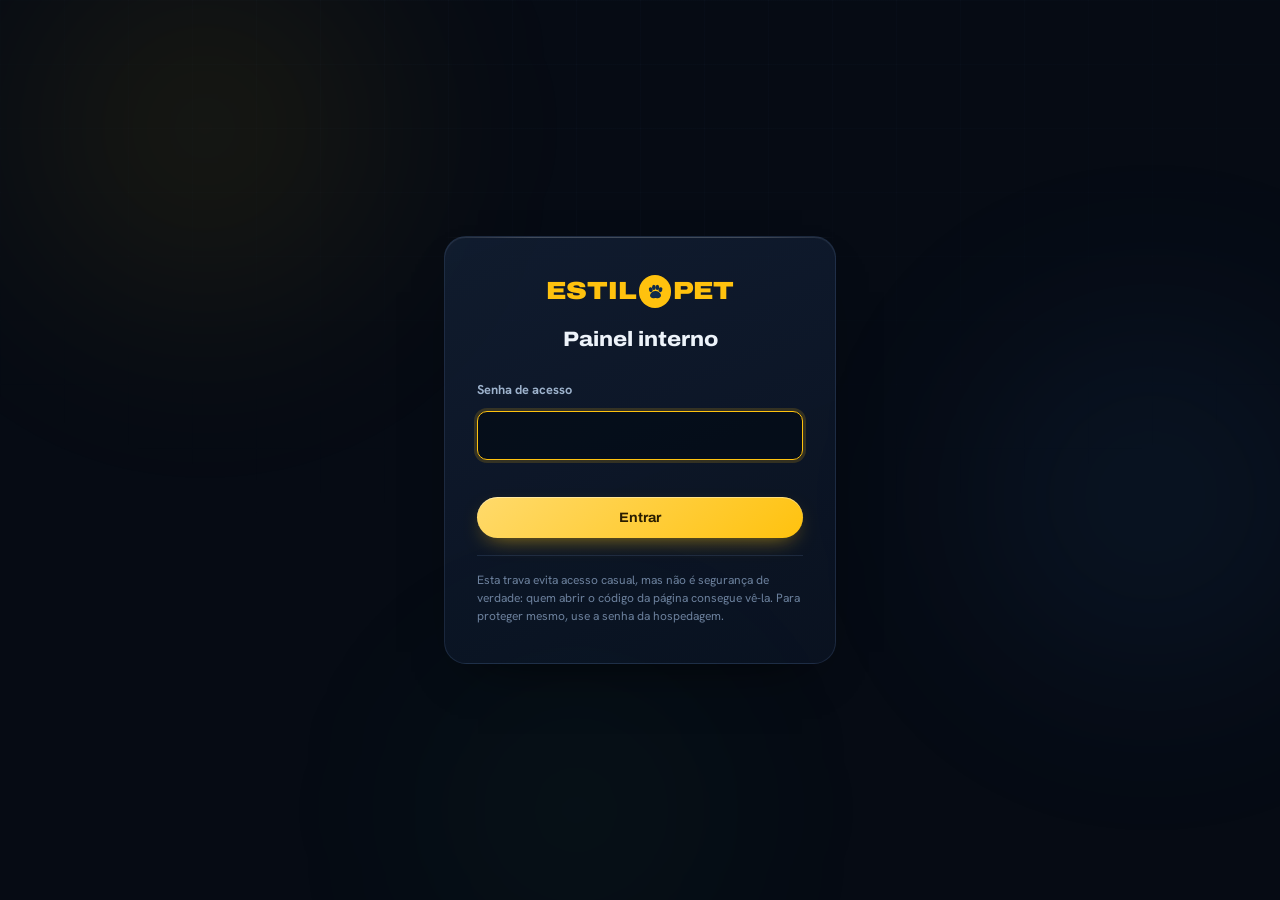
==== commit d1f6007b: "Poe o filme como fundo do topo, com o azul se esvaindo por cima O vídeo sai da moldura vertical e pa" ====
--- a/painel.html
+++ b/painel.html
@@ -3,7 +3,7 @@
 <head>
 <meta charset="utf-8">
 <meta name="viewport" content="width=device-width, initial-scale=1">
-<title>Painel — EstiloPet</title>
+<title>Painel EstiloPet</title>
 <meta name="robots" content="noindex, nofollow, noarchive">
 <meta name="theme-color" content="#060B14">
 
@@ -60,7 +60,7 @@
     <p class="trava__erro" id="trava-erro" role="alert"></p>
     <button class="btn btn--principal" type="submit">Entrar</button>
     <p class="trava__aviso">
-      Esta trava evita acesso casual, mas não é segurança de verdade — quem abrir o
+      Esta trava evita acesso casual, mas não é segurança de verdade: quem abrir o
       código da página consegue vê-la. Para proteger mesmo, use a senha da hospedagem.
     </p>
   </form>
@@ -71,7 +71,7 @@
 
   <!-- lateral -->
   <aside class="lateral" id="lateral">
-    <a class="marca" href="index.html" title="Voltar ao site">
+    <a class="marca" href="/" title="Voltar ao site">
       <span class="marca__disco"><svg class="logo__paw"><use href="#paw"/></svg></span>
       <span class="marca__txt">
         <b>EstiloPet</b>
@@ -85,8 +85,8 @@
         <svg><use href="#i-visao"/></svg> Visão geral
       </button>
       <button class="menu__b" data-vista="agenda">
-        <svg><use href="#i-agenda"/></svg> Agendamentos
-        <span class="menu__selo" id="selo-pendentes" hidden>0</span>
+        <svg><use href="#i-agenda"/></svg> Pedidos
+        <span class="menu__selo" id="selo-novos" hidden>0</span>
       </button>
       <span class="menu__k">Clientes</span>
       <button class="menu__b" data-vista="pets">
@@ -115,7 +115,7 @@
 
       <div class="topo__titulo">
         <h1 id="titulo-vista">Visão geral</h1>
-        <p id="sub-vista">Tudo que passou pela loja</p>
+        <p id="sub-vista">Os pedidos que chegaram pelo site</p>
       </div>
 
       <div class="topo__acoes">
@@ -127,7 +127,11 @@
           <button class="periodo__b" data-dias="365">1a</button>
           <button class="periodo__b" data-dias="0">Tudo</button>
         </div>
-        <button class="botao-icone" id="btn-sinc" title="Buscar novos agendamentos" aria-label="Buscar novos agendamentos">
+        <span class="aovivo" id="aovivo" title="O painel se atualiza sozinho">
+          <span class="aovivo__ponto" aria-hidden="true"></span>
+          <span class="aovivo__txt" id="aovivo-txt">agora</span>
+        </span>
+        <button class="botao-icone" id="btn-sinc" title="Buscar pedidos novos" aria-label="Buscar pedidos novos">
           <svg><use href="#i-sinc"/></svg>
         </button>
         <button class="btn btn--principal" id="btn-novo">
@@ -142,10 +146,10 @@
       <!-- estado vazio -->
       <section class="vazio vidro" id="vazio" hidden>
         <span class="vazio__disco"><svg><use href="#paw"/></svg></span>
-        <h2>Ainda não chegou nenhum agendamento</h2>
+        <h2>Ainda não chegou nenhum pedido</h2>
         <p>
           Assim que alguém preencher o formulário do site e enviar para o WhatsApp,
-          o pedido aparece aqui sozinho — com pet, raça, porte, serviços e horário.
+          o pedido aparece aqui na hora, com pet, raça, porte, serviços e horário.
         </p>
         <div class="vazio__acoes">
           <button class="btn btn--principal" id="btn-exemplo">Ver com dados de exemplo</button>
@@ -164,7 +168,7 @@
             <header class="cartao__topo">
               <div>
                 <h2 class="cartao__titulo">Movimento</h2>
-                <p class="cartao__sub">Por dia, incluindo o que já está marcado</p>
+                <p class="cartao__sub">Pedidos por dia, incluindo o que está marcado à frente</p>
               </div>
               <div class="legenda" id="legenda-movimento"></div>
             </header>
@@ -174,11 +178,11 @@
           <article class="cartao vidro">
             <header class="cartao__topo">
               <div>
-                <h2 class="cartao__titulo">Situação</h2>
-                <p class="cartao__sub">Do pedido até a conclusão</p>
-              </div>
-            </header>
-            <div class="funil" id="funil"></div>
+                <h2 class="cartao__titulo">Chegando agora</h2>
+                <p class="cartao__sub">Os últimos pedidos que entraram</p>
+              </div>
+            </header>
+            <div class="chegando" id="chegando"></div>
           </article>
         </div>
 
@@ -219,7 +223,10 @@
       <section class="vista" data-vista="agenda" hidden>
         <article class="cartao vidro">
           <header class="cartao__topo cartao__topo--ferramentas">
-            <div class="filtros" id="filtros-status"></div>
+            <div>
+              <h2 class="cartao__titulo">Pedidos recebidos</h2>
+              <p class="cartao__sub" id="tabela-contagem"></p>
+            </div>
             <div class="ferramentas">
               <label class="busca">
                 <svg class="ico"><use href="#i-busca"/></svg>
@@ -230,7 +237,6 @@
             </div>
           </header>
 
-          <p class="cartao__sub" id="tabela-contagem"></p>
 
           <div class="tabela-rolagem">
             <table class="tabela">
@@ -242,7 +248,6 @@
                   <th><button class="ordenar" data-col="porte">Porte</button></th>
                   <th>Serviços</th>
                   <th><button class="ordenar" data-col="tutor">Tutor</button></th>
-                  <th>Situação</th>
                   <th class="num"><button class="ordenar" data-col="valor">Valor</button></th>
                   <th><span class="sr">Ações</span></th>
                 </tr>
@@ -357,7 +362,7 @@
 <dialog class="modal" id="modal">
   <form class="modal__form" id="form-atendimento" method="dialog" novalidate>
     <header class="modal__topo">
-      <h2 id="modal-titulo">Novo agendamento</h2>
+      <h2 id="modal-titulo">Novo pedido</h2>
       <button class="botao-icone" type="button" id="fechar-modal" aria-label="Fechar">
         <svg><use href="#i-x"/></svg>
       </button>
@@ -398,10 +403,6 @@
         <div class="fichas" id="fichas-servicos"></div>
       </fieldset>
 
-      <fieldset class="campo">
-        <legend>Situação</legend>
-        <div class="fichas" id="fichas-status"></div>
-      </fieldset>
       <div class="campo">
         <label for="f-valor">Valor (R$)</label>
         <input id="f-valor" type="number" min="0" step="0.01" placeholder="0,00">
--- a/assets/css/painel.css
+++ b/assets/css/painel.css
@@ -40,12 +40,6 @@
   --serie-1: #3987E5;
   --serie-2: #D95926;
   --serie-3: #199E70;
-
-  /* situações — sempre acompanhadas do rótulo escrito */
-  --st-pendente:   #FFC20E;
-  --st-confirmado: #3987E5;
-  --st-concluido:  #2BB673;
-  --st-faltou:     #E5624E;
 
   --ok:   #2BB673;
   --ruim: #E5624E;
@@ -81,7 +75,7 @@
 :focus-visible{ outline:2px solid var(--amarelo); outline-offset:2px; border-radius:6px; }
 .sr{ position:absolute; width:1px; height:1px; overflow:hidden; clip:rect(0 0 0 0); }
 .ico{ width:1.05em; height:1.05em; fill:currentColor; flex:none; }
-.kpi__v,.tabela td,.num,.viz text,.funil__n{ font-variant-numeric:tabular-nums; }
+.kpi__v,.tabela td,.num,.viz text{ font-variant-numeric:tabular-nums; }
 
 /* ── luzes de fundo ────────────────────────────────────── */
 .brilhos{ position:fixed; inset:0; z-index:0; pointer-events:none; overflow:hidden; }
@@ -486,56 +480,52 @@
 @keyframes crescer{ from{ transform:scaleY(0); } to{ transform:scaleY(1); } }
 @keyframes surgir{ from{ opacity:0; } to{ opacity:1; } }
 
-/* ── funil de situação ─────────────────────────────────── */
-.funil{ display:grid; gap:.6rem; }
-.funil__i{
-  position:relative; overflow:hidden;
-  display:grid; grid-template-columns:auto 1fr auto; align-items:center; gap:.7rem;
-  padding:.72rem .85rem; border-radius:14px;
+/* ── chegando agora ────────────────────────────────────── */
+.chegando{ display:grid; gap:.5rem; }
+.chegou{
+  display:grid; grid-template-columns:auto 1fr auto; gap:.7rem; align-items:center;
+  padding:.65rem .8rem; border-radius:12px;
   background:rgba(255,255,255,.035); border:1px solid var(--borda);
-  transition:transform .25s var(--ease), border-color .25s var(--ease);
-}
-.funil__i:hover{ transform:translateX(3px); border-color:var(--borda-viva); }
-.funil__i::before{
-  content:""; position:absolute; inset:0; border-radius:14px;
-  background:linear-gradient(90deg, var(--tom), transparent);
-  opacity:.11; transform-origin:left;
-  transform:scaleX(var(--fatia,0));
-  animation:esticar .8s var(--ease) both;
-}
-.funil__ponto{
-  width:9px; height:9px; border-radius:50%; background:var(--tom);
-  box-shadow:0 0 12px 0 var(--tom); flex:none; position:relative;
-}
-.funil__nome{ font-size:.87rem; font-weight:600; position:relative; }
-.funil__n{
-  display:flex; align-items:baseline; gap:.55rem; position:relative;
-  font-family:Archivo,system-ui,sans-serif; font-stretch:108%;
-  font-size:1.05rem; font-weight:800;
-}
-.funil__pct{
-  min-width:38px; text-align:right;
-  font-family:"Hanken Grotesk",system-ui,sans-serif;
-  font-size:.74rem; font-weight:600; color:var(--txt-3);
-}
-
-/* ── filtros de situação ───────────────────────────────── */
-.filtros{ display:flex; flex-wrap:wrap; gap:.4rem; }
-.filtro{
-  display:inline-flex; align-items:center; gap:.4rem;
-  background:rgba(255,255,255,.04); border:1px solid var(--borda);
-  border-radius:100px; padding:.34rem .8rem; cursor:pointer;
-  font-size:.8rem; font-weight:600; color:var(--txt-2);
-  transition:all .2s var(--ease);
-}
-.filtro:hover{ color:var(--txt); border-color:var(--borda-viva); }
-.filtro.is-on{
-  color:var(--txt); background:rgba(255,255,255,.09);
-  border-color:var(--tom, var(--amarelo));
-  box-shadow:0 0 0 1px var(--tom, var(--amarelo)) inset;
-}
-.filtro__p{ width:7px; height:7px; border-radius:50%; background:var(--tom, var(--txt-3)); flex:none; }
-.filtro__n{ color:var(--txt-3); font-weight:700; }
+  transition:border-color .25s var(--ease), transform .25s var(--ease);
+  animation:aparecer .5s var(--ease) both;
+}
+.chegou:hover{ border-color:var(--borda-viva); transform:translateX(2px); }
+.chegou__ponto{
+  width:8px; height:8px; border-radius:50%; background:var(--tom); flex:none;
+  box-shadow:0 0 10px 0 var(--tom);
+}
+.chegou__quem{ display:grid; gap:.05rem; min-width:0; }
+.chegou__quem b{ font-size:.9rem; font-weight:700; }
+.chegou__quem span{
+  font-size:.76rem; color:var(--txt-3);
+  overflow:hidden; text-overflow:ellipsis; white-space:nowrap;
+}
+.chegou__quando{ display:grid; gap:.05rem; text-align:right; }
+.chegou__quando b{
+  font-family:Archivo,system-ui,sans-serif; font-stretch:104%;
+  font-size:.84rem; font-weight:700; font-variant-numeric:tabular-nums;
+}
+.chegou__quando span{ font-size:.72rem; color:var(--txt-3); }
+
+/* ── indicador de atualização ──────────────────────────── */
+.aovivo{
+  display:inline-flex; align-items:center; gap:.45rem;
+  padding:.35rem .75rem; border-radius:100px;
+  background:rgba(43,182,115,.1); border:1px solid rgba(43,182,115,.32);
+  font-size:.76rem; color:var(--txt-2); white-space:nowrap;
+}
+.aovivo__ponto{
+  width:7px; height:7px; border-radius:50%; background:var(--ok); flex:none;
+  box-shadow:0 0 0 0 rgba(43,182,115,.6);
+  animation:bater 2.6s ease-out infinite;
+}
+@keyframes bater{
+  0%  { box-shadow:0 0 0 0 rgba(43,182,115,.55); }
+  70% { box-shadow:0 0 0 8px rgba(43,182,115,0); }
+  100%{ box-shadow:0 0 0 0 rgba(43,182,115,0); }
+}
+.aovivo.is-parado{ background:rgba(229,98,78,.1); border-color:rgba(229,98,78,.35); }
+.aovivo.is-parado .aovivo__ponto{ background:var(--ruim); animation:none; }
 
 /* ── tabela ────────────────────────────────────────────── */
 .ferramentas{ display:flex; flex-wrap:wrap; gap:.5rem; align-items:center; }
@@ -575,6 +565,14 @@
 .tabela td{ padding:.62rem .7rem; border-bottom:1px solid rgba(125,170,230,.08); }
 .tabela tbody tr{ transition:background-color .16s var(--ease); }
 .tabela tbody tr:hover{ background:rgba(255,255,255,.035); }
+/* pedido que entrou desde a última olhada */
+.tabela tbody tr.novo{ animation:acendeu 12s var(--ease) forwards; }
+.tabela tbody tr.novo td:first-child{ box-shadow:inset 3px 0 0 var(--amarelo); }
+@keyframes acendeu{
+  0%   { background:rgba(255,194,14,.2); }
+  12%  { background:rgba(255,194,14,.13); }
+  100% { background:transparent; }
+}
 .tabela .num{ text-align:right; }
 .tabela__pet{ font-weight:700; }
 .tabela__servicos{ color:var(--txt-2); font-size:.81rem; }
@@ -593,17 +591,6 @@
 .marcador--p{ color:var(--serie-1); }
 .marcador--m{ color:var(--serie-2); }
 .marcador--g{ color:var(--serie-3); }
-
-/* situação clicável, avança no ciclo */
-.situacao{
-  display:inline-flex; align-items:center; gap:.4rem;
-  background:none; border:1px solid var(--tom); border-radius:100px;
-  padding:.22rem .7rem; cursor:pointer; white-space:nowrap;
-  font-size:.74rem; font-weight:700; color:var(--tom);
-  transition:background-color .2s var(--ease), transform .2s var(--ease);
-}
-.situacao::before{ content:""; width:6px; height:6px; border-radius:50%; background:currentColor; flex:none; }
-.situacao:hover{ background:color-mix(in srgb, var(--tom) 16%, transparent); transform:translateY(-1px); }
 
 .acoes{ display:flex; gap:.25rem; justify-content:flex-end; }
 .acao{
@@ -692,9 +679,6 @@
   background:linear-gradient(140deg, var(--amarelo-2), var(--amarelo));
   border-color:transparent; color:#2A1D00; font-weight:700;
 }
-.ficha--status input:checked + span{
-  background:var(--tom); border-color:transparent; color:#04101E;
-}
 .ficha input:focus-visible + span{ outline:2px solid var(--amarelo); outline-offset:2px; }
 
 .modal__erro{ font-size:.82rem; color:#FF9C8C; }
@@ -768,6 +752,7 @@
 }
 
 @media (prefers-reduced-motion:reduce){
+  .aovivo__ponto{ animation:none; }
   *,*::before,*::after{
     animation-duration:.001ms !important;
     animation-iteration-count:1 !important;
